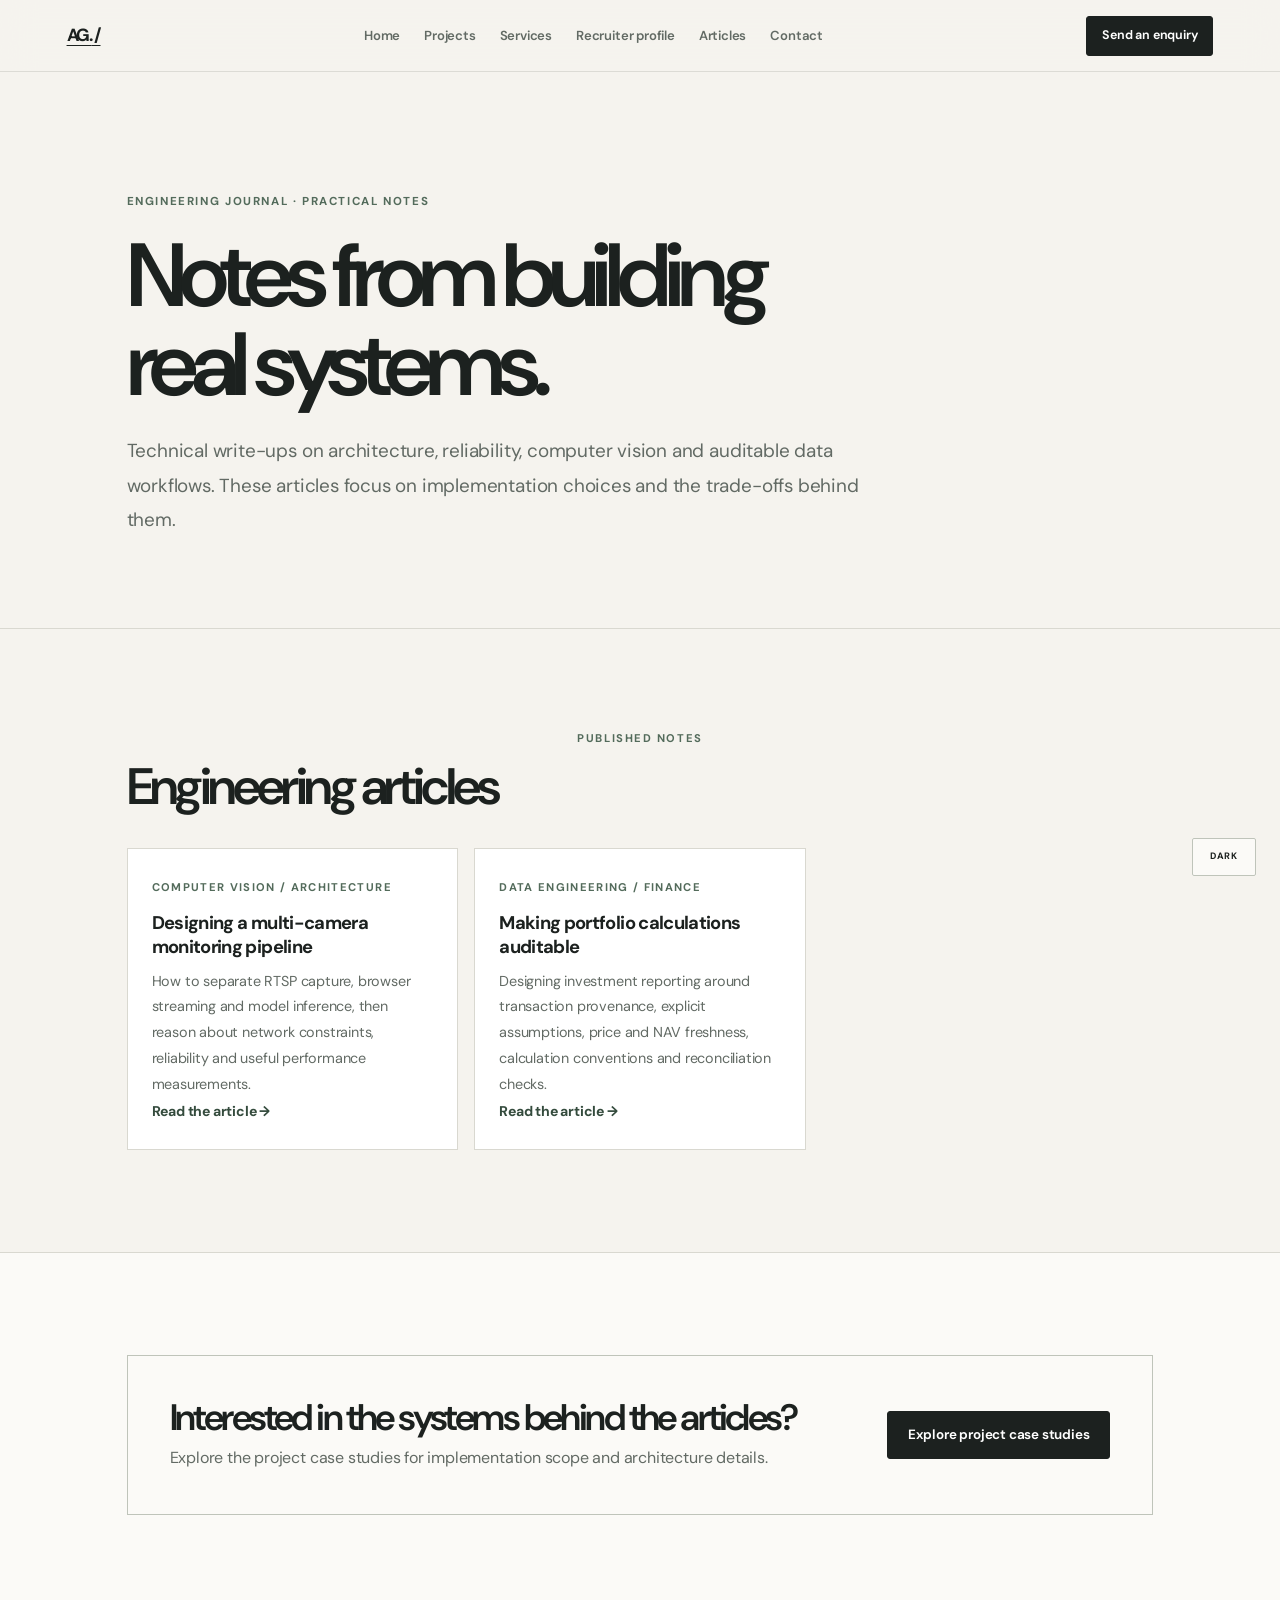
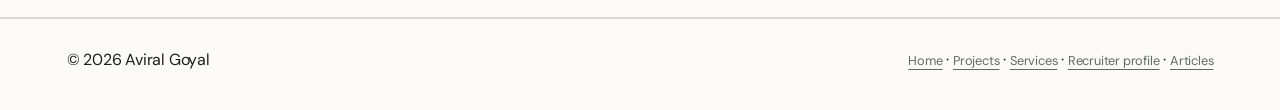
==== articles/index.html @ 55a0afe4 "Shorten homepage and consolidate portfolio pages" ====
<!DOCTYPE html>
<html lang="en">
<head>
<meta charset="UTF-8">
<script>
  window.dataLayer = window.dataLayer || [];
  function gtag(){window.dataLayer.push(arguments);}
  gtag('js', new Date());
</script>
<script async src="https://www.googletagmanager.com/gtm.js?id=GTM-TT9Q7MHF"></script>
<meta name="viewport" content="width=device-width, initial-scale=1">
<title>Engineering Articles | AI, Computer Vision &amp; Data Systems | Aviral Goyal</title>
<meta name="description" content="Read Aviral Goyal's engineering notes on industrial computer vision, multi-camera monitoring, portfolio data quality, financial calculations and system reliability.">
<meta name="author" content="Aviral Goyal">
<meta name="robots" content="index,follow">
<meta name="referrer" content="strict-origin-when-cross-origin">
<meta name="theme-color" content="#f5f3ee">
<link rel="canonical" href="https://aviral-goyal.netlify.app/articles/">
<meta property="og:type" content="website">
<meta property="og:site_name" content="Aviral Goyal">
<meta property="og:title" content="Engineering Articles | AI, Computer Vision &amp; Data Systems | Aviral Goyal">
<meta property="og:description" content="Read Aviral Goyal's engineering notes on industrial computer vision, multi-camera monitoring, portfolio data quality, financial calculations and system reliability.">
<meta property="og:url" content="https://aviral-goyal.netlify.app/articles/">
<meta property="og:image" content="https://aviral-goyal.netlify.app/og-image.jpg">
<meta property="og:image:width" content="1200">
<meta property="og:image:height" content="630">
<meta property="og:image:alt" content="Aviral Goyal developer portfolio">
<meta name="twitter:card" content="summary_large_image">
<meta name="twitter:title" content="Engineering Articles | AI, Computer Vision &amp; Data Systems | Aviral Goyal">
<meta name="twitter:description" content="Read Aviral Goyal's engineering notes on industrial computer vision, multi-camera monitoring, portfolio data quality, financial calculations and system reliability.">
<meta name="twitter:image" content="https://aviral-goyal.netlify.app/og-image.jpg">
<link rel="icon" type="image/svg+xml" href="/favicon.svg">
<link rel="preconnect" href="https://fonts.googleapis.com">
<link rel="preconnect" href="https://fonts.gstatic.com" crossorigin>
<link href="https://fonts.googleapis.com/css2?family=DM+Sans:wght@400;500;600;700&amp;family=Instrument+Serif:ital@0;1&amp;display=swap" rel="stylesheet">
<link rel="stylesheet" href="/portfolio-refresh.css">
<link rel="stylesheet" href="/editorial.css">
<link rel="stylesheet" href="/audience-pages.css">
</head>
<body>
<script>try { if (localStorage.getItem('theme') === 'dark') document.body.classList.add('dark'); } catch (e) {}</script>
<a class="skip-link" href="#main-content">Skip to content</a>
<nav class="audience-nav" aria-label="Primary navigation">
  <a class="nav-logo" href="/">AG.</a>
  <div class="audience-nav-links">
    <a href="/">Home</a>
    <a href="/projects/">Projects</a>
    <a href="/services/">Services</a>
    <a href="/resume/">Recruiter profile</a>
    <a href="/articles/">Articles</a>
    <a href="/contact/">Contact</a>
  </div>
  <a class="audience-nav-cta" href="/contact/" aria-current="page">Send an enquiry</a>
</nav>
<main id="main-content" class="audience-page">
  <header class="audience-hero">
    <div class="container">
      <div class="audience-hero-copy">
        <span class="audience-eyebrow">Engineering journal · Practical notes</span>
        <h1>Notes from building real systems.</h1>
        <p>Technical write-ups on architecture, reliability, computer vision and auditable data workflows. These articles focus on implementation choices and the trade-offs behind them.</p>
      </div>
    </div>
  </header>
  <section class="audience-section" aria-labelledby="articles-heading">
    <div class="container">
      <div class="section-tag">Published notes</div>
      <h2 id="articles-heading">Engineering articles</h2>
      <div class="audience-grid">
        <article class="audience-card">
          <span class="card-index">COMPUTER VISION / ARCHITECTURE</span>
          <h3>Designing a multi-camera monitoring pipeline</h3>
          <p>How to separate RTSP capture, browser streaming and model inference, then reason about network constraints, reliability and useful performance measurements.</p>
          <a class="text-link" href="/articles/multi-camera-monitoring">Read the article →</a>
        </article>
        <article class="audience-card">
          <span class="card-index">DATA ENGINEERING / FINANCE</span>
          <h3>Making portfolio calculations auditable</h3>
          <p>Designing investment reporting around transaction provenance, explicit assumptions, price and NAV freshness, calculation conventions and reconciliation checks.</p>
          <a class="text-link" href="/articles/auditable-portfolio-calculations">Read the article →</a>
        </article>
      </div>
    </div>
  </section>
  <section class="audience-section alt">
    <div class="container">
      <div class="audience-cta">
        <div><h2>Interested in the systems behind the articles?</h2><p>Explore the project case studies for implementation scope and architecture details.</p></div>
        <a class="btn-primary" href="/projects/">Explore project case studies</a>
      </div>
    </div>
  </section>
</main>
<footer class="audience-footer"><div class="audience-footer-inner">
<span>© 2026 Aviral Goyal</span>
<span><a href="/">Home</a> · <a href="/projects/">Projects</a> · <a href="/services/">Services</a> · <a href="/resume/">Recruiter profile</a> · <a href="/articles/">Articles</a></span>
</div></footer>
<button class="mode-toggle" id="modeToggle" type="button" aria-label="Switch to dark theme" aria-pressed="false">DARK</button>
<script>
const themeToggle=document.getElementById("modeToggle");
function syncThemeToggle(){
 const isDark=document.body.classList.contains("dark");
 themeToggle.textContent=isDark?"LIGHT":"DARK";
 themeToggle.setAttribute("aria-label",isDark?"Switch to light theme":"Switch to dark theme");
 themeToggle.setAttribute("aria-pressed",String(isDark));
}
themeToggle.addEventListener("click",()=>{
 document.body.classList.toggle("dark");
 try{localStorage.setItem("theme",document.body.classList.contains("dark")?"dark":"light")}catch(e){}
 syncThemeToggle();
});
syncThemeToggle();
</script>
</body>
</html>
---- portfolio-refresh.css ----
*,*::before,*::after {
  box-sizing:border-box;
  margin:0;
  padding:0
}
:root {
  --bg:#050810;
  --bg2:#080d1a;
  --bg3:#0d1428;
  --surface:#0f1830;
  --surface2:#121e38;
  --border:#1a2a50;
  --border2:#203060;
  --text:#e8eeff;
  --text2:#8a9bc8;
  --text3:#4a5a88;
  --blue:#3b82f6;
  --cyan:#06b6d4;
  --purple:#8b5cf6;
  --pink:#ec4899;
  --green:#10b981;
  --amber:#f59e0b;
  --glow-blue:rgba(59,130,246,0.15);
  --glow-cyan:rgba(6,182,212,0.12);
  --glow-purple:rgba(139,92,246,0.15);
}
html {
  scroll-behavior:smooth;
  font-size:16px
}
body {
  background:var(--bg);
  color:var(--text);
  font-family:"Cabinet Grotesk",sans-serif;
  overflow-x:hidden;
}
/* Nav */nav {
  position:fixed;
  top:0;
  left:0;
  right:0;
  z-index:100;
  padding:20px 5%;
  display:flex;
  align-items:center;
  justify-content:space-between;
  background:rgba(5,8,16,0.7);
  backdrop-filter:blur(20px);
  border-bottom:1px solid var(--border);
  transition:all .3s;
}
.nav-logo {
  font-family:"Syne",sans-serif;
  font-weight:800;
  font-size:1.4rem;
  background:linear-gradient(135deg,#3b82f6,#8b5cf6);
  -webkit-background-clip:text;
  -webkit-text-fill-color:transparent;
  letter-spacing:-.02em;
}
.nav-links {
  display:flex;
  gap:2rem;
  list-style:none
}
.nav-links a {
  color:var(--text2);
  text-decoration:none;
  font-size:.9rem;
  font-weight:500;
  letter-spacing:.02em;
  transition:color .2s;
}
.nav-links a:hover {
  color:var(--text)
}
.nav-cta {
  background:linear-gradient(135deg,#3b82f6,#8b5cf6);
  color:#fff;
  border:none;
  padding:8px 20px;
  border-radius:8px;
  font-family:"Cabinet Grotesk",sans-serif;
  font-size:.9rem;
  font-weight:700;
  transition:opacity .2s,transform .2s;
}
.nav-cta:hover {
  opacity:.9;
  transform:translateY(-1px)
}
/* Sections */section {
  position:relative;
  z-index:1
}
.container {
  max-width:1200px;
  margin:0 auto;
  padding:0 5%
}
/* Hero */#hero {
  min-height:100vh;
  display:flex;
  align-items:center;
  padding-top:80px;
  overflow:hidden;
}
.hero-grid {
  display:grid;
  grid-template-columns:1fr 1fr;
  gap:4rem;
  align-items:center
}
.hero-tag {
  display:inline-flex;
  align-items:center;
  gap:8px;
  background:rgba(59,130,246,0.1);
  border:1px solid rgba(59,130,246,0.3);
  border-radius:100px;
  padding:6px 16px;
  font-size:.8rem;
  color:#3b82f6;
  font-weight:600;
  letter-spacing:.05em;
  text-transform:uppercase;
  margin-bottom:1.5rem;
}
.hero-tag-dot {
  width:6px;
  height:6px;
  border-radius:50%;
  background:#3b82f6;
}
.hero-h1 {
  font-family:"Syne",sans-serif;
  font-size:clamp(2.2rem,4.5vw,3.8rem);
  font-weight:800;
  line-height:1.08;
  letter-spacing:-.03em;
  margin-bottom:1.5rem;
}
.hero-h1 .gradient-text {
  background:linear-gradient(135deg,#3b82f6 0%,#8b5cf6 50%,#06b6d4 100%);
  -webkit-background-clip:text;
  -webkit-text-fill-color:transparent;
}
.hero-sub {
  color:var(--text2);
  font-size:1.1rem;
  line-height:1.7;
  margin-bottom:2rem;
  max-width:480px
}
.type-wrap {
  font-family:"DM Mono",monospace;
  font-size:.95rem;
  color:var(--cyan);
  margin-bottom:2rem;
  height:1.5rem;
  overflow:hidden;
}
.hero-btns {
  display:flex;
  gap:1rem;
  flex-wrap:wrap;
  margin-bottom:2.5rem
}
.btn-primary {
  background:linear-gradient(135deg,#3b82f6,#8b5cf6);
  color:#fff;
  padding:12px 28px;
  border-radius:10px;
  font-weight:700;
  font-size:.95rem;
  text-decoration:none;
  transition:transform .2s,box-shadow .2s;
  box-shadow:0 0 30px rgba(59,130,246,0.3);
  display:inline-block;
}
.btn-primary:hover {
  transform:translateY(-2px);
  box-shadow:0 0 50px rgba(59,130,246,0.5)
}
.btn-secondary {
  background:rgba(255,255,255,0.05);
  border:1px solid var(--border2);
  color:var(--text);
  padding:12px 28px;
  border-radius:10px;
  font-weight:600;
  font-size:.95rem;
  text-decoration:none;
  transition:all .2s;
  display:inline-block;
}
.btn-secondary:hover {
  background:rgba(255,255,255,0.08);
  border-color:rgba(59,130,246,0.4)
}
.hero-socials {
  display:flex;
  gap:1rem
}
.social-link {
  width:42px;
  height:42px;
  border-radius:10px;
  background:rgba(255,255,255,0.04);
  border:1px solid var(--border);
  display:flex;
  align-items:center;
  justify-content:center;
  text-decoration:none;
  color:var(--text2);
  font-size:1.1rem;
  transition:all .2s;
}
.social-link:hover {
  background:rgba(59,130,246,0.1);
  border-color:rgba(59,130,246,0.4);
  color:#3b82f6;
  transform:translateY(-2px)
}
/* Hero visual */.hero-visual {
  position:relative;
  display:flex;
  align-items:center;
  justify-content:center
}
/* Stats */.stats-row {
  display:grid;
  grid-template-columns:repeat(4,1fr);
  gap:1px;
  border:1px solid var(--border);
  border-radius:16px;
  overflow:hidden;
  background:var(--border);
  margin-top:4rem;
}
.stat-card {
  background:var(--surface);
  padding:1.5rem;
  text-align:center;
}
.stat-num {
  font-family:"Syne",sans-serif;
  font-size:clamp(1rem,2.2vw,2rem);
  font-weight:800;
  overflow-wrap:anywhere;
  background:linear-gradient(135deg,#3b82f6,#8b5cf6);
  -webkit-background-clip:text;
  -webkit-text-fill-color:transparent;
}
.stat-label {
  color:var(--text3);
  font-size:.8rem;
  margin-top:.25rem;
  font-weight:500;
  letter-spacing:.05em;
  text-transform:uppercase
}
/* Section headers */.section-tag {
  font-family:"DM Mono",monospace;
  font-size:.75rem;
  color:var(--cyan);
  letter-spacing:.15em;
  text-transform:uppercase;
  margin-bottom:1rem;
}
.section-h2 {
  font-family:"Syne",sans-serif;
  font-size:clamp(1.8rem,3.5vw,2.8rem);
  font-weight:800;
  letter-spacing:-.03em;
  line-height:1.15;
  margin-bottom:1rem;
}
.section-sub {
  color:var(--text2);
  font-size:1rem;
  line-height:1.7;
  max-width:520px
}
/* About */#about {
  padding:6rem 0
}
.about-grid {
  display:grid;
  grid-template-columns:1fr 1fr;
  gap:4rem;
  align-items:start
}
.about-text p {
  color:var(--text2);
  line-height:1.8;
  margin-bottom:1rem;
  font-size:1rem
}
.about-highlights {
  margin-top:2rem;
  display:flex;
  flex-direction:column;
  gap:.75rem
}
.highlight-item {
  display:flex;
  align-items:center;
  gap:.75rem;
  font-size:.9rem;
  color:var(--text);
}
.highlight-dot {
  width:6px;
  height:6px;
  border-radius:50%;
  background:var(--cyan);
  flex-shrink:0
}
.tech-badges {
  display:flex;
  flex-wrap:wrap;
  gap:.5rem;
  margin-top:2rem
}
.badge {
  background:rgba(59,130,246,0.08);
  border:1px solid rgba(59,130,246,0.2);
  border-radius:8px;
  padding:6px 14px;
  font-size:.8rem;
  color:var(--blue);
  font-family:"DM Mono",monospace;
  font-weight:500;
  transition:all .2s;
}
.badge:hover {
  background:rgba(59,130,246,0.15);
  border-color:rgba(59,130,246,0.4)
}
/* Timeline */.timeline {
  position:relative;
  padding-left:2rem
}
.timeline::before {
  content:"";
  position:absolute;
  left:0;
  top:0;
  bottom:0;
  width:1px;
  background:linear-gradient(to bottom,transparent,var(--border2),transparent)
}
.tl-item {
  position:relative;
  padding:0 0 2rem 1.5rem
}
.tl-item::before {
  content:"";
  position:absolute;
  left:-5px;
  top:6px;
  width:10px;
  height:10px;
  border-radius:50%;
  background:var(--bg);
  border:2px solid var(--blue);
}
.tl-item.active::before {
  background:var(--blue);
  box-shadow:0 0 10px rgba(59,130,246,0.6)
}
.tl-year {
  font-family:"DM Mono",monospace;
  font-size:.75rem;
  color:var(--cyan);
  margin-bottom:.25rem
}
.tl-title {
  font-weight:700;
  font-size:.95rem;
  margin-bottom:.25rem
}
.tl-desc {
  color:var(--text2);
  font-size:.85rem;
  line-height:1.6
}
/* Skills */#skills {
  padding:6rem 0;
  background:linear-gradient(180deg,transparent,rgba(13,20,40,0.5),transparent)
}
.skills-grid {
  display:grid;
  grid-template-columns:repeat(2,1fr);
  gap:1.5rem;
  margin-top:3rem
}
.skill-card {
  background:var(--surface);
  border:1px solid var(--border);
  border-radius:16px;
  padding:1.5rem;
  transition:border-color .3s,transform .3s;
}
.skill-card:hover {
  border-color:rgba(59,130,246,0.3);
  transform:translateY(-4px)
}
.skill-card-header {
  display:flex;
  align-items:center;
  gap:.75rem;
  margin-bottom:1.5rem;
}
.skill-icon {
  width:40px;
  height:40px;
  border-radius:10px;
  display:flex;
  align-items:center;
  justify-content:center;
  font-size:1.2rem;
}
.skill-icon.blue {
  background:rgba(59,130,246,0.1)
}
.skill-icon.purple {
  background:rgba(139,92,246,0.1)
}
.skill-icon.cyan {
  background:rgba(6,182,212,0.1)
}
.skill-icon.green {
  background:rgba(16,185,129,0.1)
}
.skill-cat-title {
  font-weight:700;
  font-size:1rem
}
.skill-items {
  display:flex;
  flex-direction:column;
  gap:.75rem
}
.skill-item {
  display:flex;
  flex-direction:column;
  gap:.4rem
}
.skill-name-row {
  display:flex;
  justify-content:space-between;
  font-size:.85rem
}
.skill-name {
  font-weight:500
}
.skill-pct {
  color:var(--text3);
  font-family:"DM Mono",monospace;
  font-size:.75rem
}
.skill-bar {
  height:4px;
  background:rgba(255,255,255,0.06);
  border-radius:100px;
  overflow:hidden
}
.skill-fill {
  height:100%;
  border-radius:100px;
  width:0;
  transition:width 1.5s cubic-bezier(.4,0,.2,1)
}
.skill-fill.blue {
  background:linear-gradient(90deg,#3b82f6,#8b5cf6)
}
.skill-fill.cyan {
  background:linear-gradient(90deg,#06b6d4,#3b82f6)
}
.skill-fill.purple {
  background:linear-gradient(90deg,#8b5cf6,#ec4899)
}
.skill-fill.green {
  background:linear-gradient(90deg,#10b981,#06b6d4)
}
/* Projects */#projects {
  padding:6rem 0
}
.projects-header {
  display:flex;
  justify-content:space-between;
  align-items:flex-end;
  margin-bottom:3rem
}
.projects-grid {
  display:grid;
  grid-template-columns:repeat(3,1fr);
  gap:1.5rem
}
.project-card {
  background:var(--surface);
  border:1px solid var(--border);
  border-radius:16px;
  overflow:hidden;
  transition:border-color .3s,transform .3s;
  display:flex;
  flex-direction:column;
}
.project-card:hover {
  border-color:rgba(59,130,246,0.3);
  transform:translateY(-6px)
}
.project-card:hover .project-img {
  transform:scale(1.05)
}
.project-img-wrap {
  height:160px;
  overflow:hidden;
  position:relative
}
.project-img {
  width:100%;
  height:100%;
  transition:transform .5s;
  display:flex;
  align-items:center;
  justify-content:center;
  font-size:3rem;
}
.project-img.blue-bg {
  background:linear-gradient(135deg,rgba(59,130,246,0.15),rgba(139,92,246,0.1))
}
.project-img.cyan-bg {
  background:linear-gradient(135deg,rgba(6,182,212,0.15),rgba(59,130,246,0.1))
}
.project-img.purple-bg {
  background:linear-gradient(135deg,rgba(139,92,246,0.15),rgba(236,72,153,0.1))
}
.project-img.green-bg {
  background:linear-gradient(135deg,rgba(16,185,129,0.15),rgba(6,182,212,0.1))
}
.project-img.amber-bg {
  background:linear-gradient(135deg,rgba(245,158,11,0.15),rgba(16,185,129,0.1))
}
.project-body {
  padding:1.25rem;
  flex:1;
  display:flex;
  flex-direction:column
}
.project-title {
  font-weight:700;
  font-size:.95rem;
  margin-bottom:.5rem;
  line-height:1.3
}
.project-desc {
  color:var(--text2);
  font-size:.82rem;
  line-height:1.6;
  flex:1;
  margin-bottom:1rem
}
.project-tags {
  display:flex;
  flex-wrap:wrap;
  gap:.4rem;
  margin-bottom:1rem
}
.project-tag {
  background:rgba(59,130,246,0.08);
  border:1px solid rgba(59,130,246,0.15);
  border-radius:6px;
  padding:3px 10px;
  font-size:.72rem;
  color:var(--text2);
  font-family:"DM Mono",monospace;
}
.project-links {
  display:flex;
  gap:.5rem
}
.project-btn {
  flex:1;
  padding:7px;
  border-radius:8px;
  border:1px solid var(--border2);
  background:transparent;
  color:var(--text2);
  font-size:.78rem;
  font-weight:600;
  transition:all .2s;
  font-family:"Cabinet Grotesk",sans-serif;
}
.project-btn:hover {
  background:rgba(59,130,246,0.1);
  border-color:rgba(59,130,246,0.3);
  color:var(--blue)
}
/* Vision */#vision {
  padding:6rem 0;
  background:linear-gradient(180deg,transparent,rgba(59,130,246,0.03),transparent);
  overflow:hidden;
  position:relative;
}
.vision-grid {
  display:grid;
  grid-template-columns:repeat(3,1fr);
  gap:1.5rem;
  margin-top:3rem
}
.vision-card {
  background:var(--surface);
  border:1px solid var(--border);
  border-radius:16px;
  padding:1.5rem;
  transition:all .3s;
  position:relative;
  overflow:hidden;
}
.vision-card::before {
  content:"";
  position:absolute;
  top:0;
  left:0;
  right:0;
  height:2px;
  background:linear-gradient(90deg,transparent,var(--blue),transparent);
  opacity:0;
  transition:opacity .3s;
}
.vision-card:hover {
  border-color:rgba(59,130,246,0.3);
  transform:translateY(-4px)
}
.vision-card:hover::before {
  opacity:1
}
.vision-num {
  font-family:"Syne",sans-serif;
  font-size:3rem;
  font-weight:800;
  background:linear-gradient(135deg,rgba(59,130,246,0.2),rgba(139,92,246,0.1));
  -webkit-background-clip:text;
  -webkit-text-fill-color:transparent;
  margin-bottom:.5rem;
}
.vision-title {
  font-weight:700;
  font-size:1rem;
  margin-bottom:.5rem
}
.vision-text {
  color:var(--text2);
  font-size:.85rem;
  line-height:1.7
}
/* Contact */#contact {
  padding:6rem 0
}
.contact-grid {
  display:grid;
  grid-template-columns:1fr 1.5fr;
  gap:4rem;
  align-items:start;
  margin-top:3rem
}
.contact-info {
  display:flex;
  flex-direction:column;
  gap:1.5rem
}
.contact-card {
  background:var(--surface);
  border:1px solid var(--border);
  border-radius:14px;
  padding:1.25rem 1.5rem;
  display:flex;
  align-items:center;
  gap:1rem;
  transition:all .3s;
}
.contact-card:hover {
  border-color:rgba(59,130,246,0.3);
  transform:translateX(4px)
}
.contact-icon {
  width:44px;
  height:44px;
  border-radius:12px;
  display:flex;
  align-items:center;
  justify-content:center;
  font-size:1.2rem;
  background:rgba(59,130,246,0.08);
  flex-shrink:0;
}
.contact-label {
  font-size:.75rem;
  color:var(--text3);
  font-weight:600;
  letter-spacing:.05em;
  text-transform:uppercase;
  margin-bottom:.2rem
}
.contact-val {
  font-size:.9rem;
  font-weight:600;
  color:var(--text)
}
/* Contact form */.contact-form {
  background:var(--surface);
  border:1px solid var(--border);
  border-radius:20px;
  padding:2rem;
  backdrop-filter:blur(20px);
}
.form-row {
  display:grid;
  grid-template-columns:1fr 1fr;
  gap:1rem
}
.form-group {
  margin-bottom:1.25rem
}
.form-label {
  display:block;
  font-size:.8rem;
  font-weight:600;
  color:var(--text2);
  margin-bottom:.5rem;
  letter-spacing:.03em
}
.form-input,.form-textarea {
  width:100%;
  background:var(--bg2);
  border:1px solid var(--border);
  border-radius:10px;
  color:var(--text);
  font-size:.9rem;
  padding:.75rem 1rem;
  font-family:"Cabinet Grotesk",sans-serif;
  transition:border-color .2s,box-shadow .2s;
  outline:none;
  resize:none;
}
.form-input:focus,.form-textarea:focus {
  border-color:rgba(59,130,246,0.5);
  box-shadow:0 0 0 3px rgba(59,130,246,0.08);
}
.form-textarea {
  height:130px
}
.form-submit {
  width:100%;
  padding:14px;
  border-radius:12px;
  background:linear-gradient(135deg,#3b82f6,#8b5cf6);
  color:#fff;
  font-weight:700;
  font-size:1rem;
  border:none;
  font-family:"Cabinet Grotesk",sans-serif;
  transition:opacity .2s,transform .2s;
  box-shadow:0 0 30px rgba(59,130,246,0.3);
}
.form-submit:hover {
  opacity:.9;
  transform:translateY(-2px);
  box-shadow:0 0 50px rgba(59,130,246,0.5)
}
/* Footer */footer {
  border-top:1px solid var(--border);
  padding:2rem 5%;
  display:flex;
  align-items:center;
  justify-content:space-between;
  flex-wrap:wrap;
  gap:1rem;
}
.footer-logo {
  font-family:"Syne",sans-serif;
  font-weight:800;
  font-size:1.2rem;
  background:linear-gradient(135deg,#3b82f6,#8b5cf6);
  -webkit-background-clip:text;
  -webkit-text-fill-color:transparent;
}
.footer-links {
  display:flex;
  gap:1.5rem
}
.footer-links a {
  color:var(--text3);
  font-size:.85rem;
  text-decoration:none;
  transition:color .2s
}
.footer-links a:hover {
  color:var(--text2)
}
.footer-copy {
  color:var(--text3);
  font-size:.8rem
}
/* Mode toggle */.mode-toggle {
  position:fixed;
  bottom:2rem;
  right:2rem;
  z-index:100;
  width:44px;
  height:44px;
  border-radius:12px;
  background:var(--surface);
  border:1px solid var(--border2);
  display:flex;
  align-items:center;
  justify-content:center;
  font-size:1.2rem;
  transition:all .2s;
}
.mode-toggle:hover {
  border-color:rgba(59,130,246,0.4);
  background:rgba(59,130,246,0.1)
}
/* Animations *//* Dark/light toggle */body.light {
  --bg:#f5f7ff;
  --bg2:#eef0f8;
  --bg3:#e8ecf4;
  --surface:#fff;
  --surface2:#f0f3fc;
  --border:#d8dff0;
  --border2:#c5cee0;
  --text:#0d1428;
  --text2:#4a5a88;
  --text3:#8a9bc8;
}
/* Responsive */@media(max-width:900px)  {
  .hero-grid,.about-grid,.contact-grid {
    grid-template-columns:1fr
  }
  .engagement-grid {
    grid-template-columns:1fr
  }
  .menu-toggle {
    display:flex
  }
  nav {
    gap:.75rem
  }
  .nav-cta {
    margin-left:auto
  }
  .nav-links {
    display:none;
    position:absolute;
    top:100%;
    left:0;
    right:0;
    padding:1rem 5%;
    background:rgba(5,8,16,.97);
    border-bottom:1px solid var(--border);
    flex-direction:column;
    gap:1rem
  }
  .nav-links.is-open {
    display:flex
  }
  .hero-visual {
    display:flex;
    justify-content:center;
    margin-top:30px;
  }
  .projects-grid {
    grid-template-columns:repeat(2,1fr)
  }
  .skills-grid,.vision-grid {
    grid-template-columns:1fr
  }
  .form-row {
    grid-template-columns:1fr
  }
  .stats-row {
    grid-template-columns:repeat(2,1fr)
  }
  .nav-links {
    display:none
  }
}
@media(max-width:600px)  {
  .projects-grid {
    grid-template-columns:1fr
  }
  .stats-row {
    grid-template-columns:repeat(2,1fr)
  }
  .hero-btns {
    flex-direction:column
  }
  .btn-primary,.btn-secondary {
    text-align:center
  }
  nav {
    padding:14px 4%!important
  }
  .nav-logo {
    font-size:1.15rem
  }
  .nav-cta {
    padding:8px 10px;
    font-size:.78rem
  }
  .menu-toggle {
    padding:8px
  }
  .contact-form {
    padding:1.2rem
  }
  .projects-header {
    align-items:flex-start;
    gap:1rem;
    flex-direction:column
  }
  .projects-header p {
    text-align:left!important
  }
}
/* Skip link for keyboard users */.skip-link {
  position:fixed;
  left:1rem;
  top:-5rem;
  z-index:10000;
  padding:.75rem 1rem;
  background:var(--surface);
  color:var(--text);
  border:1px solid var(--border2);
  border-radius:8px
}
.skip-link:focus {
  top:1rem
}
.menu-toggle {
  display:none;
  background:transparent;
  border:1px solid var(--border2);
  border-radius:8px;
  padding:9px;
  gap:4px;
  flex-direction:column;
  cursor:pointer
}
.menu-toggle span {
  display:block;
  width:20px;
  height:2px;
  background:var(--text);
  border-radius:2px
}
.engagement-heading {
  margin-top:4rem;
  max-width:700px
}
.engagement-title {
  font-family:"Syne",sans-serif;
  font-size:clamp(1.4rem,2.5vw,2rem);
  margin-bottom:.75rem
}
.engagement-grid {
  display:grid;
  grid-template-columns:repeat(3,minmax(0,1fr));
  gap:1rem;
  margin-top:1.5rem
}
.engagement-card {
  background:var(--surface);
  border:1px solid var(--border);
  border-radius:14px;
  padding:1.4rem;
  display:flex;
  flex-direction:column;
  align-items:flex-start;
  min-width:0
}
.engagement-kicker {
  font-family:"DM Mono",monospace;
  font-size:.72rem;
  color:var(--cyan);
  letter-spacing:.1em;
  margin-bottom:.8rem
}
.engagement-card h4 {
  font-size:1.05rem;
  margin-bottom:.65rem
}
.engagement-card p {
  color:var(--text2);
  font-size:.88rem;
  line-height:1.7;
  margin-bottom:1.1rem
}
.text-link {
  margin-top:auto;
  color:var(--cyan);
  text-decoration:none;
  font-size:.85rem;
  font-weight:700
}
.text-link:hover {
  text-decoration:underline
}
.form-privacy-note,.form-fallback {
  color:var(--text3);
  font-size:.78rem;
  line-height:1.6;
  margin:.75rem 0
}
.form-fallback a {
  color:var(--cyan)
}
/* Scrollbar */::-webkit-scrollbar {
  width:4px
}
::-webkit-scrollbar-track {
  background:var(--bg)
}
::-webkit-scrollbar-thumb {
  background:var(--border2);
  border-radius:10px
}
::-webkit-scrollbar-thumb:hover {
  background:rgba(59,130,246,0.5)
}
/* Selection */::selection {
  background:rgba(59,130,246,0.3);
  color:#fff
}
/* Accessible keyboard focus */a:focus-visible,button:focus-visible,input:focus-visible,textarea:focus-visible {
  outline:2px solid var(--cyan);
  outline-offset:3px
}
/* Do not hide the native pointer on touch devices */@media (hover:none),(pointer:coarse)  {
  body,a,button,.project-card,.skill-card {
    cursor:auto!important
  }
}
/* Respect operating-system motion preferences */@media (prefers-reduced-motion:reduce)  {
  html {
    scroll-behavior:auto
  }
  *,*::before,*::after {
    transition-duration:.01ms!important;
    scroll-behavior:auto!important
  }
}
/* Premium portfolio refresh — restrained surfaces,clearer hierarchy,accessible defaults */:root {
  --bg:#080a0f;
  --bg2:#0c1018;
  --bg3:#111722;
  --surface:#10151f;
  --surface2:#151c28;
  --border:#252d3b;
  --border2:#364154;
  --text:#f3f5f8;
  --text2:#a7b0bf;
  --text3:#7a8698;
  --blue:#9bbcff;
  --cyan:#9edbd7;
  --purple:#b5a4ef;
  --pink:#d7a4bf;
  --green:#91d6b8;
  --amber:#e8c58b;
  --glow-blue:rgba(155,188,255,.08);
  --glow-cyan:rgba(158,219,215,.06);
  --glow-purple:rgba(181,164,239,.07);
}
html {
  scroll-padding-top:88px
}
body {
  background:var(--bg);
  font-family:Inter,ui-sans-serif,system-ui,-apple-system,BlinkMacSystemFont,"Segoe UI",sans-serif;
  cursor:auto
}
a,button,.project-card,.skill-card,.mode-toggle,.nav-cta,.form-submit {
  cursor:pointer!important
}
a {
  transition:color .2s ease
}
a:focus-visible,button:focus-visible,input:focus-visible,textarea:focus-visible,select:focus-visible {
  outline:2px solid var(--cyan);
  outline-offset:4px
}
nav {
  padding:18px 5%;
  background:rgba(8,10,15,.88);
  backdrop-filter:blur(18px);
  border-bottom:1px solid rgba(167,176,191,.12)
}
.nav-logo,.footer-logo {
  background:none;
  -webkit-text-fill-color:var(--text);
  color:var(--text);
  letter-spacing:-.06em
}
.nav-links {
  gap:clamp(1rem,2.2vw,2rem)
}
.nav-links a {
  font-size:.88rem;
  color:#a7b0bf
}
.nav-links a:hover,.footer-links a:hover {
  color:#fff
}
.nav-cta,.btn-primary,.form-submit {
  background:var(--text);
  color:#0a0d12;
  border:1px solid var(--text);
  box-shadow:none;
  border-radius:999px;
  font-weight:700
}
.nav-cta {
  padding:10px 19px
}
.btn-primary {
  padding:14px 24px
}
.btn-primary:hover,.form-submit:hover,.nav-cta:hover {
  background:#dce5f2;
  border-color:#dce5f2;
  box-shadow:none;
  transform:translateY(-2px)
}
.btn-secondary {
  background:transparent;
  border:1px solid #3a4556;
  border-radius:999px;
  padding:13px 23px
}
.btn-secondary:hover {
  background:rgba(255,255,255,.055);
  border-color:#8c9bb0
}
#hero {
  min-height:auto;
  padding:154px 0 82px;
  background:radial-gradient(ellipse at 80% 22%,rgba(114,133,167,.11),transparent 34%)
}
.hero-grid {
  grid-template-columns:minmax(0,1.15fr) minmax(300px,.85fr);
  gap:clamp(2rem,6vw,6rem)
}
.hero-tag {
  background:rgba(158,219,215,.07);
  border:1px solid rgba(158,219,215,.2);
  color:var(--cyan);
  font-size:.72rem;
  letter-spacing:.1em;
  padding:8px 14px
}
.hero-tag-dot {
  background:var(--cyan);
}
.hero-h1 {
  font-size:clamp(2.7rem,5.2vw,5.2rem);
  line-height:1.01;
  letter-spacing:-.065em;
  font-weight:700;
  margin-bottom:1.35rem
}
.hero-h1 .gradient-text {
  background:linear-gradient(115deg,#f3f5f8 10%,#b7c5dc 55%,#9edbd7 100%);
  -webkit-background-clip:text;
  -webkit-text-fill-color:transparent
}
.type-wrap {
  color:var(--cyan);
  font-size:.86rem;
  letter-spacing:.015em
}
.hero-sub {
  max-width:540px;
  color:#a7b0bf;
  font-size:clamp(1rem,1.2vw,1.13rem);
  line-height:1.85
}
.hero-btns {
  gap:.75rem
}
.hero-socials {
  gap:.6rem
}
.social-link {
  border-radius:50%;
  background:transparent;
  color:#b6c0cf;
  border-color:#343d4b
}
.social-link:hover {
  background:#151c28;
  border-color:#8496ae;
  color:#fff;
  transform:translateY(-2px)
}
.stats-row {
  gap:0;
  border:1px solid var(--border);
  border-radius:18px;
  background:rgba(16,21,31,.7);
  overflow:hidden;
  margin-top:4rem
}
.stat-card {
  padding:1.35rem 1.1rem;
  background:transparent;
  border:0;
  border-right:1px solid var(--border);
  border-radius:0
}
.stat-card:last-child {
  border-right:0
}
.stat-num {
  font-size:1.05rem;
  letter-spacing:-.025em;
  color:var(--text)
}
.stat-label {
  color:var(--text3);
  font-size:.76rem
}
section:not(#hero) {
  padding:clamp(4.5rem,8vw,7.5rem) 0
}
.section-tag {
  color:var(--cyan);
  letter-spacing:.16em;
  font-size:.7rem
}
.section-h2 {
  font-size:clamp(2rem,4vw,3.4rem);
  line-height:1.08;
  letter-spacing:-.055em;
  font-weight:700;
  max-width:760px
}
.section-sub,.section-desc {
  color:var(--text2)
}
.skill-card,.service-card,.engagement-card,.vision-card,.contact-card,.contact-form,.project-card {
  background:linear-gradient(145deg,rgba(18,24,35,.96),rgba(13,17,25,.96));
  border:1px solid var(--border);
  box-shadow:none;
  border-radius:18px;
}
.skill-card,.service-card,.engagement-card,.vision-card {
  padding:1.5rem
}
.skill-card:hover,.service-card:hover,.engagement-card:hover,.vision-card:hover {
  border-color:#475466;
  transform:translateY(-3px);
  box-shadow:0 18px 45px rgba(0,0,0,.18)
}
.skill-name,.service-title,.vision-title {
  color:var(--text)
}
.skill-desc,.service-desc,.vision-text {
  color:var(--text2)
}
.skill-fill {
  background:linear-gradient(90deg,#a5b9d5,#9edbd7);
  box-shadow:none
}
.projects-header {
  margin-bottom:2rem
}
.projects-grid {
  grid-template-columns:repeat(2,minmax(0,1fr));
  gap:1.15rem
}
.project-card {
  overflow:hidden;
  transition:transform .25s ease,border-color .25s ease,background .25s ease
}
.project-card:hover {
  transform:translateY(-5px);
  border-color:#4b596c;
  box-shadow:0 20px 55px rgba(0,0,0,.25)
}
.project-img-wrap {
  height:190px;
  background:#0d121a;
  overflow:hidden;
  border-bottom:1px solid var(--border)
}
.project-img {
  height:100%;
  display:flex;
  align-items:center;
  justify-content:center;
  font-size:3rem;
  position:relative;
  isolation:isolate
}
.project-img::before {
  content:"";
  position:absolute;
  inset:0;
  z-index:-1;
  opacity:.85;
  background:radial-gradient(ellipse at 75% 20%,rgba(158,219,215,.12),transparent 42%),linear-gradient(145deg,#151e2b,#0c1017)
}
.project-img::after {
  content:"";
  position:absolute;
  inset:18px;
  border:1px solid rgba(180,195,216,.13);
  border-radius:10px;
  pointer-events:none
}
.project-img.blue-bg,.project-img.green-bg,.project-img.purple-bg,.project-img.cyan-bg,.project-img.amber-bg {
  background:transparent
}
.project-body {
  padding:1.5rem
}
.project-title {
  font-size:1.16rem;
  line-height:1.35;
  letter-spacing:-.025em;
  color:var(--text);
  margin-bottom:.65rem
}
.project-desc {
  font-size:.9rem;
  line-height:1.75;
  color:var(--text2)
}
.project-tag {
  background:#171e29;
  color:#b9c3d2;
  border:1px solid #2b3544;
  border-radius:999px;
  font-size:.7rem;
  padding:5px 9px
}
.project-btn {
  background:transparent!important;
  border:1px solid #394556!important;
  color:#e6ebf2!important;
  border-radius:999px!important;
  padding:9px 15px!important
}
.project-btn:hover {
  background:#1a2330!important;
  border-color:#697b92!important
}
.contact-grid {
  gap:clamp(2rem,5vw,4rem)
}
.contact-card {
  padding:1.1rem 1.25rem
}
.contact-card:hover {
  border-color:#526075;
  transform:translateY(-2px)
}
.contact-icon {
  background:#1a2330;
  color:var(--cyan);
  border-radius:50%
}
.contact-form {
  padding:clamp(1.25rem,3vw,2rem)
}
.form-input,.form-textarea {
  background:#0a0e15;
  border-color:#303a49;
  border-radius:10px;
  color:var(--text);
  min-height:46px
}
.form-input:focus,.form-textarea:focus {
  border-color:#91b7d4;
  box-shadow:0 0 0 3px rgba(145,183,212,.12)
}
.form-submit {
  margin-top:.3rem;
  padding:14px 20px
}
.form-privacy-note,.form-fallback {
  color:#929dad
}
footer {
  border-top:1px solid var(--border);
  background:#080a0f
}
.mode-toggle {
  bottom:1.5rem;
  right:1.5rem;
  background:#141a24;
  border-color:#3a4555;
  border-radius:50%;
  box-shadow:0 8px 24px rgba(0,0,0,.25);
  cursor:pointer!important
}
body.light {
  --bg:#f4f5f7;
  --bg2:#eef0f3;
  --bg3:#e5e8ed;
  --surface:#fff;
  --surface2:#f7f8fa;
  --border:#d8dde5;
  --border2:#c5ccd7;
  --text:#151922;
  --text2:#505b6b;
  --text3:#6f7b8c;
  --blue:#315d91;
  --cyan:#236d6b;
  --purple:#6e5a9e
}
body.light #hero {
  background:radial-gradient(ellipse at 80% 22%,rgba(49,93,145,.1),transparent 34%)
}
body.light nav {
  background:rgba(244,245,247,.9)
}
body.light .nav-links a {
  color:#505b6b
}
body.light .hero-h1 .gradient-text {
  background:linear-gradient(115deg,#151922,#315d91 55%,#236d6b);
  -webkit-background-clip:text;
  -webkit-text-fill-color:transparent
}
body.light .project-img-wrap {
  background:#e8ebf0
}
body.light .project-img::before {
  background:radial-gradient(ellipse at 75% 20%,rgba(35,109,107,.12),transparent 42%),linear-gradient(145deg,#fff,#e9edf2)
}
body.light .project-tag {
  background:#f1f3f6;
  color:#4b5665;
  border-color:#dce1e8
}
body.light .form-input,body.light .form-textarea {
  background:#fff
}
body.light .mode-toggle {
  background:#fff
}
@media(max-width:900px)  {
  #hero {
    padding-top:130px
  }
  .hero-grid {
    grid-template-columns:1fr;
    gap:2.5rem
  }
  .hero-visual {
    grid-row:1;
    margin:0 auto
  }
  .hero-grid>div:first-child {
    grid-row:2
  }
  .stats-row {
    margin-top:2.5rem
  }
  .nav-links {
    background:rgba(8,10,15,.98);
    border-color:var(--border)
  }
  body.light .nav-links {
    background:rgba(244,245,247,.98)
  }
}
@media(max-width:640px)  {
  nav {
    padding:12px 4%!important
  }
  #hero {
    padding:108px 0 48px
  }
  .hero-h1 {
    font-size:clamp(2.5rem,12vw,4rem)
  }
  .hero-sub {
    font-size:1rem
  }
  .hero-btns {
    align-items:stretch
  }
  .btn-primary,.btn-secondary {
    text-align:center
  }
  .hero-socials {
    justify-content:center
  }
  .stats-row {
    grid-template-columns:repeat(2,minmax(0,1fr));
    border-radius:14px
  }
  .stat-card {
    border-right:1px solid var(--border);
    border-bottom:1px solid var(--border);
    padding:1rem .65rem
  }
  .stat-card:nth-child(2n) {
    border-right:0
  }
  .stat-card:nth-last-child(-n/**/+2) {
    border-bottom:0
  }
  .projects-grid {
    grid-template-columns:1fr
  }
  .project-img-wrap {
    height:170px
  }
  .projects-header {
    align-items:flex-start
  }
  .contact-form {
    padding:1.1rem
  }
  .footer-links {
    flex-wrap:wrap;
    gap:.8rem 1rem
  }
  .mode-toggle {
    width:42px;
    height:42px;
    right:1rem;
    bottom:1rem
  }
}
/* ---- Light theme repair -------------------------------------------------
   The premium dark refresh hard-codes dark card,button and footer colours,while
   body.light only swaps the text variables,which left dark text on dark cards. */body.light {
  --text3:#5b6676
}
body.light #skills {
  background:linear-gradient(180deg,transparent,rgba(21,25,34,.035),transparent)
}
body.light .skill-card,body.light .service-card,body.light .engagement-card,body.light .vision-card,body.light .contact-card,body.light .contact-form,body.light .project-card {
  background:#fff;
  border-color:var(--border)
}
body.light .skill-card:hover,body.light .service-card:hover,body.light .engagement-card:hover,body.light .vision-card:hover,body.light .project-card:hover,body.light .contact-card:hover {
  border-color:var(--border2);
  box-shadow:0 18px 45px rgba(21,25,34,.08)
}
body.light .stats-row {
  background:rgba(255,255,255,.8)
}
body.light .hero-sub {
  color:var(--text2)
}
body.light .nav-links a:hover,body.light .footer-links a:hover {
  color:var(--text)
}
body.light .nav-cta,body.light .btn-primary,body.light .form-submit {
  background:#151922;
  color:#fff;
  border-color:#151922
}
body.light .nav-cta:hover,body.light .btn-primary:hover,body.light .form-submit:hover {
  background:#2a3140;
  border-color:#2a3140
}
body.light .btn-secondary {
  border-color:#b9c1cd;
  color:var(--text)
}
body.light .btn-secondary:hover {
  background:rgba(21,25,34,.05);
  border-color:#7d8a9c
}
body.light .project-btn {
  color:#151922!important;
  border-color:#c5ccd7!important
}
body.light .project-btn:hover {
  background:#eef0f3!important;
  border-color:#8c9bb0!important
}
body.light .social-link {
  color:#4b5665;
  border-color:#c5ccd7
}
body.light .social-link:hover {
  background:#fff;
  border-color:#7d8a9c;
  color:#151922
}
body.light .contact-icon {
  background:#e8ebf0
}
body.light footer {
  background:var(--bg2)
}
body.light .form-privacy-note,body.light .form-fallback {
  color:var(--text2)
}
/* ---- Hero image served as WebP with a JPG fallback ---- */.hero-visual picture {
  display:contents
}
/* ---- Skills: proficiency tiers instead of percentage bars ---- */.skill-tier {
  flex:none;
  font-family:"DM Mono",ui-monospace,monospace;
  font-size:.68rem;
  font-weight:500;
  letter-spacing:.08em;
  text-transform:uppercase;
  line-height:1;
  padding:5px 10px;
  border-radius:999px;
  border:1px solid var(--border2);
  color:var(--text2);
  white-space:nowrap
}
.skill-tier[data-level="3"] {
  color:var(--cyan);
  border-color:var(--cyan)
}
.skill-tier[data-level="2"] {
  color:var(--text);
  border-color:var(--text3)
}
.skill-name-row {
  align-items:center;
  gap:.75rem
}
.skill-legend {
  margin:1rem auto 0;
  max-width:640px;
  color:var(--text3);
  font-size:.8rem;
  line-height:1.7;
  text-align:center
}
.skill-used {
  margin-top:1.1rem;
  padding-top:.9rem;
  border-top:1px solid var(--border);
  color:var(--text3);
  font-size:.8rem;
  line-height:1.7
}
.skill-used a {
  color:var(--cyan);
  text-decoration:none;
  font-weight:600
}
.skill-used a:hover {
  text-decoration:underline
}
/* ---- Projects: filters and groups ---- */.project-filters {
  display:flex;
  flex-wrap:wrap;
  gap:.5rem;
  margin:0 0 1.75rem
}
.filter-btn {
  font-family:inherit;
  font-size:.82rem;
  font-weight:600;
  line-height:1;
  padding:10px 16px;
  border-radius:999px;
  border:1px solid var(--border2);
  background:transparent;
  color:var(--text2);
  transition:color .2s,border-color .2s,background .2s
}
.filter-btn:hover {
  color:var(--text);
  border-color:var(--text3)
}
.filter-btn[aria-pressed="true"] {
  background:var(--text);
  border-color:var(--text);
  color:var(--bg)
}
.projects-subhead {
  font-size:1.1rem;
  font-weight:700;
  letter-spacing:-.02em;
  color:var(--text);
  margin:0 0 1rem
}
.projects-subnote {
  color:var(--text2);
  font-size:.9rem;
  line-height:1.7;
  margin:-.45rem 0 1.1rem;
  max-width:620px
}
.projects-grid + .projects-subhead {
  margin-top:3.2rem
}
@media(min-width:1024px)  {
  .projects-grid[data-group="featured"] {
    grid-template-columns:repeat(3,minmax(0,1fr))
  }
}
@media(min-width:641px) and (max-width:1023px)  {
  .projects-grid[data-group="featured"] .project-card:last-child:nth-child(odd) {
    grid-column:1/-1
  }
}
.project-card[hidden],.projects-grid[hidden],.projects-subhead[hidden],.projects-subnote[hidden] {
  display:none!important
}
/* ---- Navigation: current section ---- */.nav-links a.is-active,body.light .nav-links a.is-active {
  color:var(--text)
}
/* ---- FAQ ---- */.faq {
  margin-top:4rem;
  max-width:820px
}
.faq .engagement-heading {
  margin-top:0
}
.faq-item {
  border:1px solid var(--border);
  border-radius:14px;
  background:var(--surface);
  margin-top:.7rem
}
.faq-item summary {
  display:flex;
  justify-content:space-between;
  align-items:center;
  gap:1rem;
  cursor:pointer;
  list-style:none;
  padding:1rem 1.25rem;
  font-weight:700;
  color:var(--text);
  border-radius:14px
}
.faq-item summary::-webkit-details-marker {
  display:none
}
.faq-item summary::after {
  content:"+";
  color:var(--cyan);
  font-weight:700;
  font-size:1.2rem;
  line-height:1
}
.faq-item[open] summary::after {
  content:"−"
}
.faq-item p {
  padding:0 1.25rem 1.1rem;
  color:var(--text2);
  font-size:.92rem;
  line-height:1.75
}
.faq-item summary:focus-visible {
  outline:2px solid var(--cyan);
  outline-offset:3px
}
/* Professional refresh overrides,retained in source order. *//* Portfolio professional refresh: accessible,content-first,low-motion. */:root {
  --bg:#080a0f;
  --bg2:#0c1018;
  --surface:#10151f;
  --surface2:#151c28;
  --border:#252d3b;
  --border2:#364154;
  --text:#f3f5f8;
  --text2:#a7b0bf;
  --text3:#7a8698;
  --blue:#9bbcff;
  --cyan:#9edbd7
}
html {
  scroll-padding-top:88px
}
body {
  cursor:auto!important;
  background:var(--bg);
  font-family:Inter,ui-sans-serif,system-ui,-apple-system,BlinkMacSystemFont,"Segoe UI",sans-serif
}
a,button,.project-card,.skill-card,.nav-cta,.form-submit,.mode-toggle {
  cursor:pointer!important
}
.hero-tag-dot {
}
.nav-logo,.footer-logo {
  background:none;
  -webkit-text-fill-color:var(--text);
  color:var(--text);
  letter-spacing:-.05em
}
.nav-cta,.btn-primary,.form-submit {
  background:var(--text);
  color:#0a0d12;
  border:1px solid var(--text);
  box-shadow:none;
  border-radius:999px
}
.nav-cta:hover,.btn-primary:hover,.form-submit:hover {
  background:#dce5f2;
  border-color:#dce5f2;
  transform:translateY(-1px);
  box-shadow:none
}
.btn-secondary {
  background:transparent;
  border:1px solid #3a4556;
  border-radius:999px
}
#hero {
  min-height:auto;
  padding:150px 0 76px;
  background:radial-gradient(ellipse at 80% 22%,rgba(114,133,167,.1),transparent 34%)
}
.hero-h1 {
  font-weight:700;
  letter-spacing:-.06em
}
.hero-h1 .gradient-text {
  background:linear-gradient(115deg,#f3f5f8 10%,#b7c5dc 55%,#9edbd7 100%);
  -webkit-background-clip:text;
  -webkit-text-fill-color:transparent
}
.stats-row {
  background:var(--surface);
  border-color:var(--border)
}
.stat-card {
  background:transparent;
  border-right:1px solid var(--border)
}
.stat-num {
  background:none;
  -webkit-text-fill-color:var(--text);
  color:var(--text);
  font-size:1.05rem
}
section:not(#hero) {
  padding:clamp(4rem,7vw,6.5rem) 0
}
.section-h2 {
  font-weight:700;
  letter-spacing:-.05em
}
.skill-card,.engagement-card,.vision-card,.contact-card,.contact-form,.project-card,.faq-item,.note-card,.architecture-panel,.exploring-panel {
  background:var(--surface);
  border:1px solid var(--border);
  box-shadow:none;
  border-radius:16px
}
.skill-card:hover,.engagement-card:hover,.vision-card:hover,.project-card:hover,.contact-card:hover {
  transform:translateY(-2px);
  box-shadow:none;
  border-color:var(--border2)
}
.project-card {
  cursor:auto
}
.project-img-wrap {
  background:#0d121a;
  border-bottom:1px solid var(--border)
}
.project-img::before {
  background:linear-gradient(145deg,#151e2b,#0c1017)
}
.project-tag {
  background:#171e29;
  color:#b9c3d2;
  border-color:#2b3544;
  border-radius:999px
}
.project-btn {
  cursor:pointer!important;
  border-radius:999px!important
}
.contact-card {
  transform:none
}
.architecture-tabs {
  display:flex;
  flex-wrap:wrap;
  gap:.55rem;
  margin:1.7rem 0 1rem
}
.architecture-tab {
  font-family:inherit;
  font-size:.85rem;
  font-weight:600;
  line-height:1.2;
  padding:10px 15px;
  background:transparent;
  color:var(--text2);
  border:1px solid var(--border2);
  border-radius:999px
}
.architecture-tab[aria-pressed=true] {
  background:var(--text);
  color:var(--bg);
  border-color:var(--text)
}
.architecture-panel {
  padding:clamp(1.1rem,2.6vw,1.8rem);
  margin-top:1rem
}
.architecture-title-row {
  display:flex;
  align-items:flex-start;
  justify-content:space-between;
  gap:1rem;
  margin-bottom:1.2rem
}
.architecture-title-row h3,.exploring-panel h3 {
  font-size:1.2rem;
  letter-spacing:-.025em;
  margin:.35rem 0
}
.architecture-kicker,.note-meta {
  font:600 .7rem/1.4 ui-monospace,SFMono-Regular,Consolas,monospace;
  letter-spacing:.12em;
  text-transform:uppercase;
  color:var(--cyan)
}
.architecture-flow {
  display:flex;
  align-items:stretch;
  gap:.5rem;
  overflow-x:auto;
  padding:.3rem .1rem 1rem
}
.architecture-node {
  min-width:125px;
  flex:1;
  display:flex;
  flex-direction:column;
  gap:.45rem;
  padding:1rem .85rem;
  border:1px solid var(--border2);
  background:var(--bg2);
  border-radius:12px
}
.architecture-node strong {
  font-size:.9rem;
  color:var(--text)
}
.architecture-node span:last-child {
  font-size:.77rem;
  color:var(--text2)
}
.node-step {
  font:600 .68rem ui-monospace,monospace;
  color:var(--cyan)
}
.flow-arrow {
  align-self:center;
  color:var(--text3);
  font-size:1.1rem
}
.architecture-note {
  border-top:1px solid var(--border);
  padding-top:1rem;
  margin-top:.3rem;
  color:var(--text2);
  font-size:.88rem;
  line-height:1.75
}
.notes-grid {
  display:grid;
  grid-template-columns:repeat(2,minmax(0,1fr));
  gap:1rem;
  margin-top:2rem
}
.note-card {
  padding:1.45rem;
  display:flex;
  flex-direction:column;
  align-items:flex-start
}
.note-card h3 {
  font-size:1.12rem;
  line-height:1.35;
  margin:.75rem 0
}
.note-card p,.exploring-panel p,.feedback-copy p {
  color:var(--text2);
  font-size:.92rem;
  line-height:1.75
}
.note-card .text-link {
  margin-top:auto;
  padding-top:1rem
}
.exploring-panel {
  display:flex;
  align-items:center;
  justify-content:space-between;
  gap:1.5rem;
  padding:1.5rem;
  margin-top:1.2rem
}
.exploring-panel p {
  max-width:650px
}
.feedback-layout {
  display:grid;
  grid-template-columns:1fr 1fr;
  gap:clamp(1.5rem,5vw,4rem);
  align-items:start
}
.feedback-copy {
  border-left:2px solid var(--border2);
  padding-left:1.3rem
}
.feedback-copy p+p {
  margin-top:.8rem
}
.text-link {
  color:var(--cyan);
  text-decoration:none;
  font-size:.88rem;
  font-weight:700
}
.text-link:hover {
  text-decoration:underline
}
.architecture-case {
  display:flex;
  align-items:stretch;
  gap:.55rem;
  overflow-x:auto;
  padding:.6rem .1rem 1rem;
  margin:1rem 0 1.5rem
}
.architecture-case>div {
  min-width:118px;
  flex:1;
  display:flex;
  flex-direction:column;
  gap:.3rem;
  padding:.85rem;
  border:1px solid var(--border);
  background:var(--surface);
  border-radius:12px;
  color:var(--text);
  font-weight:650;
  font-size:.85rem;
  line-height:1.4
}
.architecture-case small {
  font-size:.74rem;
  font-weight:400;
  color:var(--text2)
}
.architecture-case>span {
  align-self:center;
  color:var(--text2)
}
body.light {
  --bg:#f4f5f7;
  --bg2:#eef0f3;
  --bg3:#e5e8ed;
  --surface:#fff;
  --surface2:#f7f8fa;
  --border:#d8dde5;
  --border2:#c5ccd7;
  --text:#151922;
  --text2:#505b6b;
  --text3:#6f7b8c;
  --blue:#315d91;
  --cyan:#236d6b;
  --purple:#6e5a9e
}
body.light #hero {
  background:radial-gradient(ellipse at 80% 22%,rgba(49,93,145,.1),transparent 34%)
}
body.light nav {
  background:rgba(244,245,247,.95)
}
body.light .nav-links {
  background:rgba(244,245,247,.98)
}
body.light .nav-links a {
  color:#505b6b
}
body.light .hero-h1 .gradient-text {
  background:linear-gradient(115deg,#151922,#315d91 55%,#236d6b);
  -webkit-background-clip:text;
  -webkit-text-fill-color:transparent
}
body.light .skill-card,body.light .engagement-card,body.light .vision-card,body.light .contact-card,body.light .contact-form,body.light .project-card,body.light .faq-item,body.light .note-card,body.light .architecture-panel,body.light .exploring-panel {
  background:#fff;
  border-color:var(--border)
}
body.light .architecture-node {
  background:#f7f8fa
}
body.light .architecture-node strong {
  color:#151922
}
body.light .project-tag {
  background:#f1f3f6;
  color:#4b5665;
  border-color:#dce1e8
}
body.light .project-btn {
  color:#151922!important;
  border-color:#c5ccd7!important
}
body.light .project-img::before {
  background:linear-gradient(145deg,#fff,#e9edf2)
}
body.light .form-input,body.light .form-textarea {
  background:#fff
}
body.light footer {
  background:var(--bg2)
}
body.light .nav-cta,body.light .btn-primary,body.light .form-submit {
  background:#151922;
  color:#fff;
  border-color:#151922
}
body.light .architecture-tab[aria-pressed=true] {
  background:#151922;
  color:#fff;
  border-color:#151922
}
@media(max-width:900px)  {
  #hero {
    padding-top:128px
  }
  .hero-grid {
    grid-template-columns:1fr;
    gap:2rem
  }
  .hero-visual {
    grid-row:1;
    margin:0 auto
  }
  .hero-grid>div:first-child {
    grid-row:2
  }
  .notes-grid,.feedback-layout {
    grid-template-columns:1fr
  }
  .exploring-panel {
    align-items:flex-start;
    flex-direction:column
  }
  .nav-links {
    background:rgba(8,10,15,.98)
  }
}
@media(max-width:640px)  {
  nav {
    padding:12px 4%!important
  }
  #hero {
    padding:108px 0 48px
  }
  .hero-h1 {
    font-size:clamp(2.5rem,12vw,4rem)
  }
  .hero-btns {
    align-items:stretch
  }
  .btn-primary,.btn-secondary {
    text-align:center
  }
  .stats-row {
    grid-template-columns:repeat(2,minmax(0,1fr))
  }
  .stat-card {
    border-bottom:1px solid var(--border)
  }
  .stat-card:nth-last-child(-n/**/+2) {
    border-bottom:0
  }
  .projects-grid {
    grid-template-columns:1fr
  }
  .architecture-title-row {
    flex-direction:column
  }
  .architecture-flow {
    align-items:stretch
  }
  .flow-arrow {
    display:none
  }
  .architecture-node {
    min-width:135px
  }
  .notes-grid {
    grid-template-columns:1fr
  }
  .contact-form {
    padding:1.1rem
  }
  .footer-links {
    flex-wrap:wrap;
    gap:.8rem 1rem
  }
  .mode-toggle {
    width:42px;
    height:42px;
    right:1rem;
    bottom:1rem
  }
}
@media(prefers-reduced-motion:reduce)  {
  html {
    scroll-behavior:auto
  }
  *,*::before,*::after {
    transition:none!important;
    scroll-behavior:auto!important
  }
}
/* Final visual defaults: restrained surfaces and no decorative motion. */#hero {
  background:var(--bg)
}
body.light #hero {
  background:var(--bg)
}
.hero-visual .hero-portrait-frame {
  width:min(340px,80vw);
  aspect-ratio:1;
  border-radius:50%;
  padding:5px;
  background:var(--surface);
  border:1px solid var(--border);
  box-shadow:none;
  margin:auto
}
.hero-visual .hero-portrait {
  display:block;
  width:100%;
  height:100%;
  object-fit:cover;
  border-radius:50%;
  border:5px solid var(--bg)
}
.hero-tag-dot {
  animation:none
}
@media(max-width:900px)  {
  .hero-visual .hero-portrait-frame {
    width:min(260px,64vw)
  }
}
@media(max-width:640px)  {
  .hero-visual .hero-portrait-frame {
    width:min(260px,64vw)
  }
}

/* Layout fixes: keep case-study cards compact and reduce oversized section gaps. */
section:not(#hero) {
  padding:clamp(3.5rem,6vw,5rem) 0;
}

section.panel {
  padding:clamp(1.25rem,2.5vw,2rem);
}

@media (max-width:640px) {
  section:not(#hero) {
    padding:3.25rem 0;
  }

  section.panel {
    padding:1.1rem;
  }
}

/* Responsive section-heading alignment: consistent centering across viewport sizes. */
section:not(#hero) > .container > :is(.section-tag, .section-h2, .section-sub),
section:not(#hero) > :is(.section-tag, .section-h2, .section-sub) {
  text-align: center;
  margin-inline: auto;
}

section:not(#hero) > .container > .section-tag,
section:not(#hero) > .section-tag {
  display: block;
  width: fit-content;
  max-width: 100%;
}

section:not(#hero) > .container > .section-h2,
section:not(#hero) > .section-h2 {
  width: 100%;
  max-width: 760px;
  text-wrap: balance;
}

section:not(#hero) > .container > .section-sub,
section:not(#hero) > .section-sub {
  width: min(100%, 560px);
}

@media (max-width: 640px) {
  section:not(#hero) > .container > :is(.section-tag, .section-h2, .section-sub),
  section:not(#hero) > :is(.section-tag, .section-h2, .section-sub) {
    text-align: center;
    margin-inline: auto;
  }

  section:not(#hero) > .container > .section-h2,
  section:not(#hero) > .section-h2 {
    font-size: clamp(1.8rem, 8vw, 2.5rem);
    line-height: 1.12;
    overflow-wrap: anywhere;
  }

  section:not(#hero) > .container > .section-sub,
  section:not(#hero) > .section-sub {
    font-size: .96rem;
  }

  .container {
    padding-inline: 1.1rem;
  }
}

/* Phase 1 responsive polish: shared layout and predictable wrapping. */
:root {
  --content-gutter: clamp(1rem, 4vw, 2.5rem);
  --section-space: clamp(3.25rem, 6vw, 5rem);
  --card-space: clamp(1rem, 2.4vw, 1.5rem);
}

.container {
  width: min(100%, 1200px);
  margin-inline: auto;
  padding-inline: var(--content-gutter);
}

section:not(#hero) {
  padding-block: var(--section-space);
}

section:not(#hero) > .container > .section-tag,
section:not(#hero) > .section-tag {
  margin-inline: auto;
  text-align: center;
}

section:not(#hero) > .container > .section-h2,
section:not(#hero) > .section-h2 {
  margin-inline: auto;
  text-align: center;
  text-wrap: balance;
}

section:not(#hero) > .container > .section-sub,
section:not(#hero) > .section-sub {
  margin-inline: auto;
  text-align: center;
  text-wrap: pretty;
}

.skill-card,
.engagement-card,
.vision-card,
.contact-card,
.project-card,
.note-card,
.architecture-panel,
.exploring-panel {
  min-width: 0;
}

.project-card h3,
.skill-card h3,
.engagement-card h3,
.vision-card h3,
.note-card h3 {
  text-wrap: balance;
  overflow-wrap: anywhere;
}

.project-card p,
.skill-card p,
.engagement-card p,
.vision-card p,
.note-card p {
  overflow-wrap: anywhere;
}

img,
video,
iframe {
  max-width: 100%;
}

button,
.btn-primary,
.btn-secondary,
.project-btn,
.nav-cta,
.form-submit {
  max-width: 100%;
}

input,
textarea,
select {
  max-width: 100%;
}

@media (max-width: 640px) {
  :root {
    --section-space: 3.25rem;
    --card-space: 1rem;
  }

  .container {
    padding-inline: 1rem;
  }

  .section-h2 {
    font-size: clamp(1.75rem, 7.8vw, 2.5rem);
    line-height: 1.12;
    overflow-wrap: anywhere;
  }

  .section-sub,
  .section-desc {
    font-size: .96rem;
  }

  .project-card,
  .skill-card,
  .engagement-card,
  .vision-card,
  .contact-card,
  .note-card {
    min-width: 0;
  }

  .hero-btns,
  .actions,
  .footer-links {
    flex-wrap: wrap;
  }
}

@media (prefers-reduced-motion: reduce) {
  html {
    scroll-behavior: auto;
  }
}


/* Phase 2–5: content hierarchy, project credibility, conversion and accessibility. */
.projects-header {
  display: grid;
  grid-template-columns: minmax(0, 1fr) minmax(220px, 320px);
  align-items: end;
  gap: 1.5rem;
}
.projects-header > div { min-width: 0; }
.projects-intro {
  color: var(--text2);
  max-width: 38ch;
  font-size: .95rem;
  line-height: 1.7;
  margin: 0;
}
.project-card { height: 100%; }
.project-body { display: flex; flex-direction: column; align-items: flex-start; }
.project-links { margin-top: auto; padding-top: 1.25rem; }
.project-card:focus-within,
a:focus-visible,
button:focus-visible,
input:focus-visible,
textarea:focus-visible,
select:focus-visible,
summary:focus-visible {
  outline: 2px solid var(--cyan);
  outline-offset: 3px;
}
.skip-link {
  position: fixed;
  top: .75rem;
  left: .75rem;
  z-index: 1000;
  transform: translateY(-180%);
  background: var(--text);
  color: var(--bg);
  border-radius: 8px;
  padding: .75rem 1rem;
  text-decoration: none;
}
.skip-link:focus { transform: translateY(0); }
:target { scroll-margin-top: 6rem; }
@media (max-width: 760px) {
  .projects-header { grid-template-columns: minmax(0,1fr); gap: .75rem; }
  .projects-intro { max-width: 60ch; }
}
@media (hover: none) {
  .skill-card:hover,.engagement-card:hover,.vision-card:hover,.project-card:hover,.contact-card:hover {
    transform: none;
  }
}
@media (prefers-reduced-motion: reduce) {
  html { scroll-behavior: auto !important; }
  *, *::before, *::after {
    animation-duration: .001ms !important;
    animation-iteration-count: 1 !important;
    transition-duration: .001ms !important;
  }
}


/* Lightweight case-study visuals: static, readable diagrams instead of decorative stock art. */
.project-img-wrap {
  height: auto;
  aspect-ratio: 1200 / 630;
  background: #0b1018;
}
.project-preview {
  display: block;
  width: 100%;
  height: 100%;
  object-fit: cover;
}


/* Follow-up visual fixes from preview review: keep section titles centered on the viewport. */
#skills > .container > div:first-child,
#services > .container > div:first-child,
#vision > .container > div:first-child,
#contact > .container > div:first-child,
#exploring > .container > div:first-child {
  width: 100%;
  max-width: 760px;
  margin-inline: auto;
  text-align: center !important;
}
#skills > .container > div:first-child .section-tag,
#services > .container > div:first-child .section-tag,
#vision > .container > div:first-child .section-tag,
#contact > .container > div:first-child .section-tag,
#exploring > .container > div:first-child .section-tag {
  width: fit-content;
  margin-inline: auto;
  justify-content: center;
  text-align: center;
}
#skills > .container > div:first-child .section-h2,
#services > .container > div:first-child .section-h2,
#vision > .container > div:first-child .section-h2,
#contact > .container > div:first-child .section-h2,
#exploring > .container > div:first-child .section-h2 {
  width: 100%;
  max-width: 760px;
  margin-inline: auto;
  text-align: center !important;
  text-wrap: balance;
}
#skills > .container > div:first-child .section-sub,
#services > .container > div:first-child .section-sub,
#vision > .container > div:first-child .section-sub,
#contact > .container > div:first-child .section-sub,
#exploring > .container > div:first-child .section-sub {
  max-width: 560px;
  width: 100%;
  margin-inline: auto;
  text-align: center !important;
}
#exploring .vision-grid,
#vision .vision-grid {
  margin-inline: auto;
}
#projects .project-links {
  display: grid;
  grid-template-columns: repeat(2, minmax(0, 1fr));
  align-items: stretch;
  gap: .65rem;
  width: 100%;
  margin-top: auto;
  padding-top: 1.25rem;
}
#projects .project-links .project-btn {
  display: inline-flex;
  min-width: 0;
  min-height: 42px;
  align-items: center;
  justify-content: center;
  padding: .65rem .75rem;
  border: 1px solid var(--border2);
  border-radius: 9px;
  text-align: center;
  text-decoration: none;
  line-height: 1.25;
  white-space: normal;
  overflow-wrap: anywhere;
  box-sizing: border-box;
}
#projects .project-links .project-btn:first-child {
  background: var(--surface);
}
#projects .project-links .case-study-link {
  background: rgba(59, 130, 246, .10);
  border-color: rgba(59, 130, 246, .32);
  color: var(--text);
}
#projects .project-links .project-btn:hover {
  transform: translateY(-1px);
}
@media (max-width: 480px) {
  #projects .project-links {
    grid-template-columns: minmax(0, 1fr);
  }
}
---- editorial.css ----
/* Editorial portfolio system — focused, typographic, responsive. */
:root {
  color-scheme: light;
  --bg: #f5f3ee;
  --bg-soft: #eeece6;
  --surface: #fbfaf7;
  --surface-strong: #ffffff;
  --ink: #1c211f;
  --muted: #626a64;
  --subtle: #858c85;
  --line: #d9d8d0;
  --line-strong: #bfc4ba;
  --accent: #536b5b;
  --accent-strong: #344b3d;
  --accent-wash: #e5ebe4;
  --warm: #b18a61;
  --content: 1160px;
  --gutter: clamp(22px, 5.2vw, 76px);
  --serif: "Instrument Serif", Georgia, serif;
  --sans: "DM Sans", Inter, ui-sans-serif, system-ui, sans-serif;
}
html { scroll-behavior:smooth; scroll-padding-top:92px; background:var(--bg); }
body {
  margin:0; color:var(--ink); background:var(--bg);
  font-family:var(--sans); font-size:16px; line-height:1.65;
  letter-spacing:-.012em; -webkit-font-smoothing:antialiased;
}
body, button, input, select, textarea { font-family:var(--sans); }
a { color:inherit; text-underline-offset:4px; }
a:hover { color:var(--accent-strong); }
::selection { background:#cbd8ca; color:#1c211f; }
.container { width:min(100%,var(--content)); padding-inline:var(--gutter); }
nav {
  position:sticky; top:0; padding:0 var(--gutter)!important; min-height:76px;
  background:rgba(245,243,238,.92); backdrop-filter:blur(16px);
  border-bottom:1px solid rgba(217,216,208,.85); box-shadow:none;
}
.nav-logo {
  color:var(--ink); -webkit-text-fill-color:var(--ink); background:none;
  font:700 1.1rem/1 var(--sans); letter-spacing:-.08em;
}
.nav-logo::after { content:" /"; color:var(--accent); }
.nav-links { gap:clamp(1rem,2.1vw,2rem); }
.nav-links a {
  color:var(--muted); font-size:.82rem; font-weight:600; letter-spacing:.01em;
  transition:color .2s ease;
}
.nav-links a:hover,.nav-links a.is-active { color:var(--ink); }
.nav-links a[aria-current="true"] { color:var(--accent-strong); }
.nav-cta {
  background:var(--ink); border:1px solid var(--ink); color:#fff;
  border-radius:3px; padding:10px 17px; font-size:.8rem; font-weight:600;
}
.nav-cta:hover { background:var(--accent-strong); border-color:var(--accent-strong); }
.menu-toggle { border-radius:3px; border-color:var(--line-strong); }
.menu-toggle span { background:var(--ink); }
#hero {
  min-height:0; padding:clamp(76px,10vw,142px) 0 clamp(54px,7vw,92px);
  background:var(--bg); overflow:visible;
}
#hero .container { width:min(100%,var(--content)); }
.hero-grid {
  display:grid; grid-template-columns:minmax(0,1.35fr) minmax(260px,.65fr);
  gap:clamp(34px,7vw,100px); align-items:center;
}
.hero-grid>div:first-child { min-width:0; }
.hero-tag {
  padding:0; margin:0 0 28px; border:0; border-radius:0; background:none;
  color:var(--accent-strong); font-size:.72rem; font-weight:700;
  letter-spacing:.13em; line-height:1.4; text-transform:uppercase;
}
.hero-tag-dot { width:7px; height:7px; background:var(--accent); }
.hero-h1 {
  max-width:760px; margin:0 0 22px; font:600 clamp(3.2rem,7vw,6.6rem)/.98 var(--sans);
  letter-spacing:-.085em; text-wrap:balance;
}
.hero-h1 .gradient-text {
  color:var(--accent-strong); background:none; -webkit-text-fill-color:currentColor;
}
.type-wrap {
  height:auto; overflow:visible; margin:0 0 22px; color:var(--accent);
  font:600 .77rem/1.5 var(--sans); letter-spacing:.1em; text-transform:uppercase;
}
.hero-sub {
  max-width:600px; margin:0 0 30px; color:var(--muted);
  font-size:clamp(1rem,1.35vw,1.12rem); line-height:1.85;
}
.hero-btns { gap:11px; margin-bottom:26px; }
.btn-primary,.btn-secondary {
  display:inline-flex; align-items:center; justify-content:center; min-height:48px;
  padding:12px 20px; border-radius:3px; font-size:.84rem; font-weight:650;
  box-shadow:none; transition:background .2s ease,border-color .2s ease,transform .2s ease;
}
.btn-primary { background:var(--ink); border:1px solid var(--ink); color:#fff; }
.btn-primary:hover { background:var(--accent-strong); border-color:var(--accent-strong); color:#fff; transform:translateY(-2px); box-shadow:none; }
.btn-secondary { background:transparent; border:1px solid var(--line-strong); color:var(--ink); }
.btn-secondary:hover { background:var(--surface); border-color:var(--ink); color:var(--ink); }
.hero-socials { gap:16px; }
.social-link {
  width:auto; height:auto; padding:0 0 3px; border:0; border-bottom:1px solid var(--line-strong);
  border-radius:0; background:none; color:var(--muted); font-size:.8rem; font-weight:600;
}
.social-link:hover { background:none; border-color:var(--accent); color:var(--accent-strong); transform:none; }
.hero-visual { align-self:center; }
.hero-visual .hero-portrait-frame {
  width:min(100%,390px); aspect-ratio:4/5; padding:0; margin:0 auto;
  border:0; border-radius:2px; background:var(--bg-soft); box-shadow:none;
  position:relative;
}
.hero-visual .hero-portrait-frame::after {
  content:""; position:absolute; z-index:-1; right:-14px; bottom:-14px;
  width:70%; height:70%; border:1px solid var(--line-strong);
}
.hero-visual .hero-portrait { border:0; border-radius:2px; object-position:center 35%; }
.stats-row {
  grid-column:1/-1; display:grid; grid-template-columns:repeat(4,minmax(0,1fr));
  margin-top:clamp(46px,6vw,76px); border:0; border-top:1px solid var(--line);
  border-bottom:1px solid var(--line); border-radius:0; background:transparent; gap:0;
}
.stat-card {
  padding:18px 20px 18px 0; background:transparent; text-align:left;
  border-right:1px solid var(--line); border-radius:0;
}
.stat-card:not(:first-child) { padding-left:22px; }
.stat-card:last-child { border-right:0; }
.stat-num {
  color:var(--ink); -webkit-text-fill-color:var(--ink); background:none;
  font:600 clamp(1rem,1.8vw,1.35rem)/1.25 var(--sans); letter-spacing:-.045em;
}
.stat-label { color:var(--subtle); font-size:.68rem; letter-spacing:.08em; margin-top:5px; }
section:not(#hero) { padding:clamp(68px,8vw,112px) 0; }
section:not(#hero) > .container { width:min(100%,var(--content)); }
.section-tag {
  color:var(--accent); font:700 .7rem/1.4 var(--sans); letter-spacing:.14em;
  text-transform:uppercase; margin-bottom:13px;
}
.section-h2 {
  color:var(--ink); font:600 clamp(2.1rem,4.2vw,3.6rem)/1.04 var(--sans);
  letter-spacing:-.075em; margin-bottom:18px; text-wrap:balance;
}
.section-sub { color:var(--muted); line-height:1.8; }
#about { background:var(--surface); border-block:1px solid var(--line); }
.about-grid { grid-template-columns:1.15fr .85fr; gap:clamp(36px,8vw,110px); }
.about-text p { color:var(--muted); font-size:1rem; line-height:1.9; }
.about-text strong { color:var(--ink); font-weight:650; }
.about-highlights { gap:12px; margin-top:26px; }
.highlight-item { color:var(--ink); font-size:.9rem; gap:12px; }
.highlight-dot { width:5px; height:5px; background:var(--accent); }
.tech-badges { gap:7px; margin-top:26px; }
.badge {
  padding:5px 10px; border:1px solid var(--line); border-radius:2px;
  background:transparent; color:var(--muted); font:600 .72rem/1.4 var(--sans);
}
.badge:hover { background:var(--accent-wash); border-color:var(--line-strong); }
.timeline { padding-left:1.6rem; }
.timeline::before { background:var(--line); }
.tl-item { padding:0 0 25px 1rem; }
.tl-item::before { left:-5px; background:var(--surface); border-color:var(--accent); }
.tl-item.active::before { background:var(--accent); box-shadow:none; }
.tl-year { color:var(--accent); font-size:.7rem; font-weight:700; letter-spacing:.08em; }
.tl-title { color:var(--ink); font-size:.95rem; }
.tl-desc { color:var(--muted); font-size:.82rem; }
#skills { background:var(--bg); }
#skills > .container > div:first-child,
#services > .container > div:first-child,
#vision > .container > div:first-child,
#contact > .container > div:first-child { text-align:left!important; max-width:760px; margin:0 0 34px; }
#skills > .container > div:first-child .section-tag,
#services > .container > div:first-child .section-tag,
#vision > .container > div:first-child .section-tag,
#contact > .container > div:first-child .section-tag { margin-inline:0; }
#skills > .container > div:first-child .section-h2,
#services > .container > div:first-child .section-h2,
#vision > .container > div:first-child .section-h2,
#contact > .container > div:first-child .section-h2 { margin-inline:0; text-align:left!important; }
#skills > .container > div:first-child .section-sub,
#services > .container > div:first-child .section-sub,
#contact > .container > div:first-child .section-sub { margin-inline:0; text-align:left!important; }
.skills-grid { grid-template-columns:repeat(3,minmax(0,1fr)); gap:0 28px; margin-top:38px; }
.skill-card {
  padding:24px 0; border:0; border-top:1px solid var(--line); border-radius:0;
  background:transparent; box-shadow:none;
}
.skill-card:hover { transform:none; border-color:var(--line-strong); }
.skill-card-header { margin-bottom:17px; gap:12px; }
.skill-icon { width:34px; height:34px; border-radius:2px; font-size:1rem; background:var(--accent-wash)!important; }
.skill-cat-title { font-size:.95rem; font-weight:700; }
.skill-items { gap:11px; }
.skill-name-row { font-size:.83rem; }
.skill-tier { color:var(--subtle); font-size:.72rem; }
.skill-used { color:var(--muted); font-size:.77rem; line-height:1.7; margin-top:16px; }
.skill-used a { color:var(--accent-strong); }
#services { background:var(--surface); border-block:1px solid var(--line); }
.service-grid { grid-template-columns:repeat(3,minmax(0,1fr)); gap:24px; margin-top:34px!important; }
.vision-card,.engagement-card {
  padding:22px 0; border:0; border-top:1px solid var(--line); border-radius:0;
  background:transparent; box-shadow:none;
}
.vision-card:hover,.engagement-card:hover { transform:none; border-color:var(--line-strong); }
.vision-num { color:var(--accent); -webkit-text-fill-color:var(--accent); background:none; font:600 .75rem/1 var(--sans); letter-spacing:.1em; margin-bottom:25px; }
.vision-title { color:var(--ink); font-size:1.02rem; }
.vision-text { color:var(--muted); font-size:.88rem; line-height:1.8; }
.engagement-heading { margin-top:64px; max-width:680px; }
.engagement-title { font:600 clamp(1.7rem,3vw,2.4rem)/1.1 var(--sans); letter-spacing:-.06em; }
.engagement-card h4 { color:var(--ink); }
#projects { background:var(--bg); }
.projects-header { display:grid; grid-template-columns:minmax(0,1fr) minmax(240px,390px); gap:30px; align-items:end; margin-bottom:30px; }
.projects-header .section-h2 { margin-bottom:0; }
.projects-intro { color:var(--muted); font-size:.9rem; line-height:1.8; max-width:42ch; }
.project-filters { display:flex; flex-wrap:wrap; gap:8px; margin:28px 0 22px; }
.filter-btn {
  padding:8px 13px; border:1px solid var(--line); border-radius:2px;
  background:transparent; color:var(--muted); font:600 .75rem var(--sans);
}
.filter-btn[aria-pressed="true"] { background:var(--ink); border-color:var(--ink); color:#fff; }
.projects-grid { grid-template-columns:repeat(2,minmax(0,1fr)); gap:28px; }
.project-card {
  overflow:hidden; border:0; border-top:1px solid var(--line); border-radius:0;
  background:transparent; box-shadow:none;
}
.project-card:hover { transform:none; border-color:var(--accent); }
.project-img-wrap {
  aspect-ratio:16/9; height:auto; overflow:hidden; background:var(--bg-soft);
  border:1px solid var(--line); border-bottom:0;
}
.project-preview { transition:transform .55s cubic-bezier(.2,.7,.2,1); }
.project-card:hover .project-preview { transform:scale(1.025); }
.project-body { padding:19px 0 0; }
.project-title { color:var(--ink); font:600 1.35rem/1.2 var(--sans); letter-spacing:-.045em; }
.project-desc { color:var(--muted); font-size:.88rem; line-height:1.8; }
.project-tag { padding:4px 8px; border:1px solid var(--line); border-radius:2px; background:transparent; color:var(--muted); font:600 .68rem var(--sans); }
#projects .project-links { display:flex; justify-content:flex-start; gap:9px; padding-top:12px; }
#projects .project-links .project-btn {
  flex:0 0 auto; min-height:40px; padding:9px 14px; border:1px solid var(--line-strong);
  border-radius:2px; background:transparent; color:var(--ink); font:650 .76rem var(--sans);
}
#projects .project-links .case-study-link { background:var(--ink); border-color:var(--ink); color:#fff; }
#projects .project-links .project-btn:hover { background:var(--accent-wash); border-color:var(--accent); color:var(--ink); transform:none; }
#architecture { background:var(--surface); border-block:1px solid var(--line); }
.architecture-tabs { gap:7px; }
.architecture-tab { border-radius:2px; border-color:var(--line-strong); color:var(--muted); }
.architecture-tab[aria-pressed="true"] { background:var(--ink); color:#fff; border-color:var(--ink); }
.architecture-panel { border:1px solid var(--line); border-radius:2px; background:var(--bg); }
.architecture-node,.architecture-case>div { background:var(--surface); border:1px solid var(--line); border-radius:2px; }
.architecture-node strong,.architecture-case>div { color:var(--ink); }
.architecture-note { border-color:var(--line); color:var(--muted); }
#notes { background:var(--bg); }
.notes-grid { grid-template-columns:repeat(2,minmax(0,1fr)); gap:0 28px; }
.note-card { padding:22px 0; border:0; border-top:1px solid var(--line); border-radius:0; background:transparent; }
.note-meta { color:var(--accent); font-size:.67rem; }
.note-card h3 { color:var(--ink); font:600 1.25rem/1.25 var(--sans); letter-spacing:-.04em; }
.note-card p { color:var(--muted); font-size:.88rem; }
.text-link { color:var(--accent-strong); }
.exploring-panel { padding:24px 0; margin-top:28px; border:0; border-top:1px solid var(--line); border-bottom:1px solid var(--line); border-radius:0; background:transparent; }
.exploring-panel h3 { color:var(--ink); font:600 1.45rem/1.2 var(--sans); letter-spacing:-.05em; }
.exploring-panel p { color:var(--muted); }
#feedback { background:var(--surface); border-block:1px solid var(--line); }
.feedback-layout { grid-template-columns:1fr 1fr; }
.feedback-copy { border-color:var(--accent); }
.feedback-copy p { color:var(--muted); }
#vision { display:none; }
#contact { background:var(--bg); }
.contact-grid { grid-template-columns:.8fr 1.2fr; gap:clamp(30px,6vw,80px); }
.contact-info { gap:0; }
.contact-card { padding:18px 0; border:0; border-top:1px solid var(--line); border-radius:0; background:transparent; }
.contact-card:hover { transform:none; border-color:var(--accent); }
.contact-icon { width:34px; height:34px; border-radius:2px; background:var(--accent-wash); }
.contact-label { color:var(--subtle); }
.contact-val { color:var(--ink); font-size:.88rem; overflow-wrap:anywhere; }
.contact-form { padding:clamp(20px,3vw,34px); border:1px solid var(--line); border-radius:2px; background:var(--surface); box-shadow:none; }
.form-label { color:var(--muted); }
.form-input,.form-textarea { border:1px solid var(--line); border-radius:2px; background:var(--bg); color:var(--ink); }
.form-input:focus,.form-textarea:focus { border-color:var(--accent); box-shadow:0 0 0 3px rgba(83,107,91,.1); }
.form-submit { border-radius:2px; background:var(--ink); color:#fff; box-shadow:none; }
.form-submit:hover { background:var(--accent-strong); box-shadow:none; }
.form-privacy-note,.form-fallback { color:var(--subtle); }
footer {
  padding:28px var(--gutter); border-top:1px solid var(--line);
  background:var(--bg); gap:18px;
}
.footer-logo { color:var(--ink); -webkit-text-fill-color:var(--ink); background:none; font:700 1rem var(--sans); }
.footer-links { flex-wrap:wrap; gap:10px 20px; }
.footer-links a { color:var(--muted); font-size:.78rem; }
.footer-copy { color:var(--subtle); font-size:.74rem; }
.mode-toggle {
  width:38px; height:38px; right:24px; bottom:24px; border:1px solid var(--line-strong);
  border-radius:2px; background:var(--surface); color:var(--ink); box-shadow:none;
}
body.dark {
  color-scheme:dark;
  --bg:#121714; --bg-soft:#1b221e; --surface:#171e19; --surface-strong:#202922;
  --ink:#edf0e9; --muted:#b2b9ae; --subtle:#879286; --line:#303a32;
  --line-strong:#4a594d; --accent:#a8b99e; --accent-strong:#c3d0b9;
  --accent-wash:#263329;
}
body.dark nav { background:rgba(18,23,20,.92); border-color:var(--line); }
body.dark .hero-visual .hero-portrait-frame { background:var(--bg-soft); }
body.dark .hero-visual .hero-portrait-frame::after { border-color:var(--line-strong); }
body.dark .btn-primary,body.dark .nav-cta,body.dark .form-submit { background:var(--ink); color:#121714; border-color:var(--ink); }
body.dark .btn-primary:hover,body.dark .nav-cta:hover,body.dark .form-submit:hover { background:var(--accent-strong); border-color:var(--accent-strong); }
body.dark .filter-btn[aria-pressed="true"],body.dark .architecture-tab[aria-pressed="true"] { background:var(--ink); color:#121714; border-color:var(--ink); }
body.dark #projects .project-links .case-study-link { background:var(--ink); color:#121714; border-color:var(--ink); }
body.dark .project-img-wrap { background:var(--bg-soft); }
body.dark .nav-links { background:rgba(18,23,20,.98); }
@media(max-width:900px) {
  nav { min-height:68px; }
  .nav-links { gap:14px; }
  .hero-grid { grid-template-columns:minmax(0,1fr) 250px; gap:32px; }
  .hero-h1 { font-size:clamp(3rem,7vw,4.8rem); }
  .skills-grid { grid-template-columns:repeat(2,minmax(0,1fr)); }
  .service-grid { grid-template-columns:repeat(2,minmax(0,1fr)); }
}
@media(max-width:760px) {
  nav { gap:12px; }
  .nav-cta { display:none; }
  .menu-toggle { display:flex; }
  .nav-links {
    display:none; position:absolute; top:100%; left:0; right:0; padding:18px var(--gutter);
    background:var(--bg); border-bottom:1px solid var(--line); flex-direction:column; gap:14px;
  }
  .nav-links.is-open { display:flex; }
  .hero-grid { grid-template-columns:minmax(0,1fr); gap:32px; }
  .hero-visual { grid-row:1; justify-content:flex-start; }
  .hero-visual .hero-portrait-frame { width:min(64vw,280px); margin:0; }
  .hero-grid>div:first-child { grid-row:2; }
  .stats-row { grid-template-columns:repeat(2,minmax(0,1fr)); }
  .stat-card:nth-child(2) { border-right:0; }
  .stat-card:nth-child(n+3) { border-top:1px solid var(--line); }
  .stat-card:nth-child(3) { padding-left:0; }
  .projects-header { grid-template-columns:1fr; gap:12px; }
  .projects-grid,.notes-grid,.feedback-layout,.contact-grid { grid-template-columns:1fr; }
  .contact-grid { gap:30px; }
  .feedback-copy { padding-left:16px; }
}
@media(max-width:540px) {
  #hero { padding-top:50px; }
  .hero-h1 { font-size:clamp(2.8rem,13vw,4.3rem); }
  .hero-btns { align-items:stretch; flex-direction:column; }
  .hero-btns a { width:100%; }
  .skills-grid,.service-grid { grid-template-columns:1fr; }
  .stats-row { margin-top:42px; }
  .stat-card { padding:15px 12px 15px 0; }
  .stat-card:not(:first-child) { padding-left:12px; }
  .stat-card:nth-child(3) { padding-left:0; }
  .architecture-title-row { flex-direction:column; }
  .architecture-flow { overflow-x:auto; }
  .footer-links { width:100%; }
  .contact-form { padding:18px; }
}
@media(prefers-reduced-motion:reduce) {
  html { scroll-behavior:auto; }
  *,*::before,*::after { animation:none!important; transition:none!important; }
}


/* Ensure legacy component rules cannot wash out text in the light editorial theme. */
.skill-name,
.skill-item,
.skill-cat-title,
.skill-used,
.skill-legend {
  color:var(--ink)!important;
}
.skill-tier {
  color:var(--muted)!important;
  border-color:var(--line-strong)!important;
  background:transparent;
}
.skill-tier[data-level="3"] {
  color:var(--accent-strong)!important;
  border-color:var(--accent)!important;
}
.skill-tier[data-level="2"] {
  color:var(--muted)!important;
  border-color:var(--line-strong)!important;
}
.skill-tier[data-level="1"] {
  color:var(--subtle)!important;
  border-color:var(--line-strong)!important;
}
.skill-icon {
  display:flex;
  align-items:center;
  justify-content:center;
  color:var(--accent-strong);
  font:700 .68rem/1 var(--sans);
  letter-spacing:.06em;
}
.project-img {
  display:flex;
  align-items:center;
  justify-content:center;
  font:700 clamp(.72rem,1.4vw,1rem)/1.2 var(--sans);
  letter-spacing:.16em;
  color:var(--muted);
}
.contact-icon {
  display:flex;
  align-items:center;
  justify-content:center;
  font:700 .58rem/1 var(--sans);
  letter-spacing:.08em;
}
.mode-toggle {
  min-width:64px;
  width:auto;
  padding:0 10px;
  font:700 .58rem/1 var(--sans);
  letter-spacing:.08em;
}



/* Defer rendering of below-the-fold homepage sections where supported. */
.service-detail-link { margin-top: 20px; }
.service-detail-link a { color: var(--accent-strong); font-size: .86rem; font-weight: 650; }
---- audience-pages.css ----
/* Audience landing pages: reuse the homepage editorial tokens and components. */
.audience-nav {
  position: sticky;
  top: 0;
  z-index: 100;
  display: flex;
  align-items: center;
  justify-content: space-between;
  gap: 22px;
  min-height: 72px;
  padding: 12px var(--gutter) !important;
}
.audience-nav-links {
  display: flex;
  align-items: center;
  flex-wrap: wrap;
  gap: clamp(12px, 2vw, 24px);
}
.audience-nav-links a {
  color: var(--muted);
  font-size: .82rem;
  font-weight: 600;
  text-decoration: none;
}
.audience-nav-links a:hover,
.audience-nav-links a[aria-current="page"] { color: var(--ink); }
.audience-nav-cta {
  display: inline-flex;
  align-items: center;
  justify-content: center;
  min-height: 40px;
  padding: 8px 15px;
  border: 1px solid var(--ink);
  border-radius: 3px;
  background: var(--ink);
  color: var(--surface-strong);
  font-size: .78rem;
  font-weight: 650;
  text-decoration: none;
  white-space: nowrap;
}
.audience-nav-cta:hover { color: var(--surface-strong); background: var(--accent-strong); }
.audience-page { min-height: 70vh; }
.audience-hero {
  padding: clamp(66px, 9vw, 124px) 0 clamp(56px, 7vw, 92px);
  border-bottom: 1px solid var(--line);
  background: var(--bg);
}
.audience-hero .container { width: min(100%, var(--content)); }
.audience-hero-grid {
  display: grid;
  grid-template-columns: minmax(0, 1.3fr) minmax(220px, .7fr);
  gap: clamp(28px, 5vw, 64px);
  align-items: center;
}
.audience-hero-copy { max-width: 900px; }
.audience-eyebrow {
  display: inline-block;
  margin-bottom: 22px;
  color: var(--accent);
  font-size: .72rem;
  font-weight: 700;
  letter-spacing: .14em;
  line-height: 1.4;
  text-transform: uppercase;
}
.audience-hero h1 {
  max-width: 900px;
  margin: 0 0 24px;
  color: var(--ink);
  font-size: clamp(2.8rem, 7vw, 5.7rem);
  font-weight: 600;
  letter-spacing: -.08em;
  line-height: .99;
  text-wrap: balance;
}
.audience-hero p {
  max-width: 760px;
  margin: 0;
  color: var(--muted);
  font-size: clamp(1rem, 1.5vw, 1.18rem);
  line-height: 1.85;
}
.audience-actions {
  display: flex;
  flex-wrap: wrap;
  gap: 11px;
  margin-top: 28px;
}
.audience-actions a { min-width: 150px; text-align: center; }
.audience-tags {
  display: flex;
  flex-wrap: wrap;
  gap: 8px;
  margin-top: 28px;
}
.audience-tags span {
  padding: 6px 10px;
  border: 1px solid var(--line);
  color: var(--muted);
  font-size: .75rem;
  font-weight: 600;
}
.audience-section {
  padding: clamp(58px, 7vw, 92px) 0;
  border-bottom: 1px solid var(--line);
}
.audience-section .container { width: min(100%, var(--content)); }
.audience-section.alt { background: var(--surface); }
.audience-section h2 {
  max-width: 800px;
  margin: 0 0 16px;
  color: var(--ink);
  font-size: clamp(2rem, 4vw, 3.25rem);
  font-weight: 600;
  letter-spacing: -.07em;
  line-height: 1.06;
  text-wrap: balance;
}
.audience-section .section-intro {
  max-width: 760px;
  margin: 0 0 34px;
  color: var(--muted);
  line-height: 1.85;
}
.audience-grid {
  display: grid;
  grid-template-columns: repeat(3, minmax(0, 1fr));
  gap: 16px;
  margin-top: 34px;
}
.audience-card {
  min-width: 0;
  padding: 24px;
  border: 1px solid var(--line);
  background: var(--surface-strong);
}
.audience-card .card-index {
  color: var(--accent);
  font-size: .7rem;
  font-weight: 700;
  letter-spacing: .12em;
}
.audience-card h3 {
  margin: 12px 0 9px;
  color: var(--ink);
  font-size: 1.15rem;
  letter-spacing: -.035em;
  line-height: 1.3;
}
.audience-card p { margin: 0; color: var(--muted); font-size: .9rem; line-height: 1.8; }
.audience-card ul {
  display: grid;
  gap: 7px;
  margin: 16px 0 0;
  padding-left: 18px;
  color: var(--muted);
  font-size: .86rem;
}
.audience-split {
  display: grid;
  grid-template-columns: minmax(0, 1fr) minmax(0, 1fr);
  gap: clamp(24px, 5vw, 68px);
  align-items: start;
}
.audience-list {
  display: grid;
  gap: 14px;
  margin: 24px 0 0;
  padding: 0;
  list-style: none;
}
.audience-list li {
  position: relative;
  padding-left: 22px;
  color: var(--muted);
  line-height: 1.75;
}
.audience-list li::before {
  content: "";
  position: absolute;
  top: .72em;
  left: 0;
  width: 6px;
  height: 6px;
  background: var(--accent);
}
.audience-step {
  display: grid;
  grid-template-columns: 42px minmax(0, 1fr);
  gap: 14px;
  padding: 18px 0;
  border-top: 1px solid var(--line);
}
.audience-step strong {
  color: var(--accent);
  font-size: .74rem;
  letter-spacing: .1em;
}
.audience-step h3 { margin: 0 0 5px; color: var(--ink); font-size: 1rem; }
.audience-step p { margin: 0; color: var(--muted); font-size: .9rem; line-height: 1.75; }
.audience-cta {
  display: flex;
  align-items: center;
  justify-content: space-between;
  gap: 24px;
  padding: clamp(24px, 4vw, 42px);
  border: 1px solid var(--line-strong);
  background: var(--surface);
}
.audience-cta h2 { margin: 0 0 8px; font-size: clamp(1.6rem, 3vw, 2.3rem); }
.audience-cta p { max-width: 660px; margin: 0; color: var(--muted); }
.audience-projects {
  display: grid;
  grid-template-columns: repeat(3, minmax(0, 1fr));
  gap: 14px;
  margin-top: 28px;
}
.audience-project {
  display: flex;
  flex-direction: column;
  min-height: 210px;
  padding: 22px;
  border: 1px solid var(--line);
  background: var(--surface-strong);
  text-decoration: none;
}
.audience-project span {
  color: var(--accent);
  font-size: .68rem;
  font-weight: 700;
  letter-spacing: .1em;
  text-transform: uppercase;
}
.audience-project h3 { margin: 12px 0 8px; color: var(--ink); font-size: 1.05rem; }
.audience-project p { margin: 0 0 18px; color: var(--muted); font-size: .86rem; line-height: 1.7; }
.audience-project strong { margin-top: auto; color: var(--accent-strong); font-size: .8rem; }
.audience-project:hover { border-color: var(--accent); }
.audience-profile {
  display: grid;
  grid-template-columns: 150px minmax(0, 1fr);
  gap: 28px;
  align-items: center;
  margin: 28px 0 0;
}
.audience-profile img {
  display: block;
  width: 150px;
  aspect-ratio: 4 / 5;
  object-fit: cover;
  object-position: center 35%;
}
.audience-profile p { margin: 0; color: var(--muted); line-height: 1.85; }
.audience-skill-groups {
  display: grid;
  grid-template-columns: repeat(2, minmax(0, 1fr));
  gap: 0 32px;
  margin-top: 28px;
}
.audience-skill-group { padding: 20px 0; border-top: 1px solid var(--line); }
.audience-skill-group h3 { margin: 0 0 8px; color: var(--ink); font-size: .95rem; }
.audience-skill-group p { margin: 0; color: var(--muted); font-size: .9rem; line-height: 1.8; }
.audience-footer {
  padding: 28px var(--gutter) 36px;
  background: var(--surface);
}
.audience-footer-inner {
  display: flex;
  justify-content: space-between;
  flex-wrap: wrap;
  gap: 12px 24px;
  width: min(100%, var(--content));
  margin: 0 auto;
}
.audience-footer a { color: var(--muted); font-size: .8rem; }
.audience-footer a:hover { color: var(--ink); }
.service-detail-link { margin-top: 20px; }
.service-detail-link a { color: var(--accent-strong); font-size: .86rem; font-weight: 650; }
@media (max-width: 900px) {
  .audience-grid, .audience-projects { grid-template-columns: repeat(2, minmax(0, 1fr)); }
}
@media (max-width: 760px) {
  .audience-nav { flex-wrap: wrap; justify-content: space-between; gap: 12px 18px; }
  .audience-nav-links { order: 3; width: 100%; justify-content: space-between; gap: 8px 14px; }
  .audience-nav-cta { margin-left: auto; }
  .audience-split, .audience-hero-grid { grid-template-columns: 1fr; }
  .audience-profile { margin-top: 6px; }
  .audience-cta { align-items: flex-start; flex-direction: column; }
}
@media (max-width: 560px) {
  .audience-grid, .audience-projects, .audience-skill-groups { grid-template-columns: 1fr; }
  .audience-nav-links { justify-content: flex-start; }
  .audience-nav-links a { font-size: .75rem; }
  .audience-actions { flex-direction: column; }
  .audience-actions a { width: 100%; }
  .audience-profile { grid-template-columns: 88px minmax(0, 1fr); gap: 16px; }
  .audience-profile img { width: 88px; }
}
@supports (content-visibility: auto) {
  #about, #skills, #services, #projects, #architecture, #notes, #feedback, #contact {
    content-visibility: auto;
    contain-intrinsic-size: auto 760px;
  }
}


/* Keep secondary project experiments available without lengthening the initial mobile scan. */
.project-more-details {
  margin-top: 28px;
  border: 1px solid var(--line);
  background: var(--surface);
}
.project-more-details summary {
  display: flex;
  align-items: center;
  justify-content: space-between;
  gap: 18px;
  padding: 17px 20px;
  color: var(--ink);
  cursor: pointer;
  font-size: .9rem;
  font-weight: 700;
  list-style: none;
}
.project-more-details summary::-webkit-details-marker { display: none; }
.project-more-details summary::after {
  content: "+";
  color: var(--accent);
  font-size: 1.25rem;
}
.project-more-details[open] summary::after { content: "−"; }
.project-more-details summary span {
  color: var(--muted);
  font-size: .74rem;
  font-weight: 500;
}
.project-more-details > .projects-subhead,
.project-more-details > .projects-subnote,
.project-more-details > .projects-grid { margin-inline: 20px; }
.project-more-details > .projects-grid { margin-bottom: 22px; }
.project-more-details .projects-grid { padding-bottom: 4px; }
@media(max-width:560px) {
  .project-more-details summary { padding: 15px 16px; align-items: flex-start; }
  .project-more-details summary span { text-align: right; }
  .project-more-details > .projects-subhead,
  .project-more-details > .projects-subnote,
  .project-more-details > .projects-grid { margin-inline: 16px; }
}
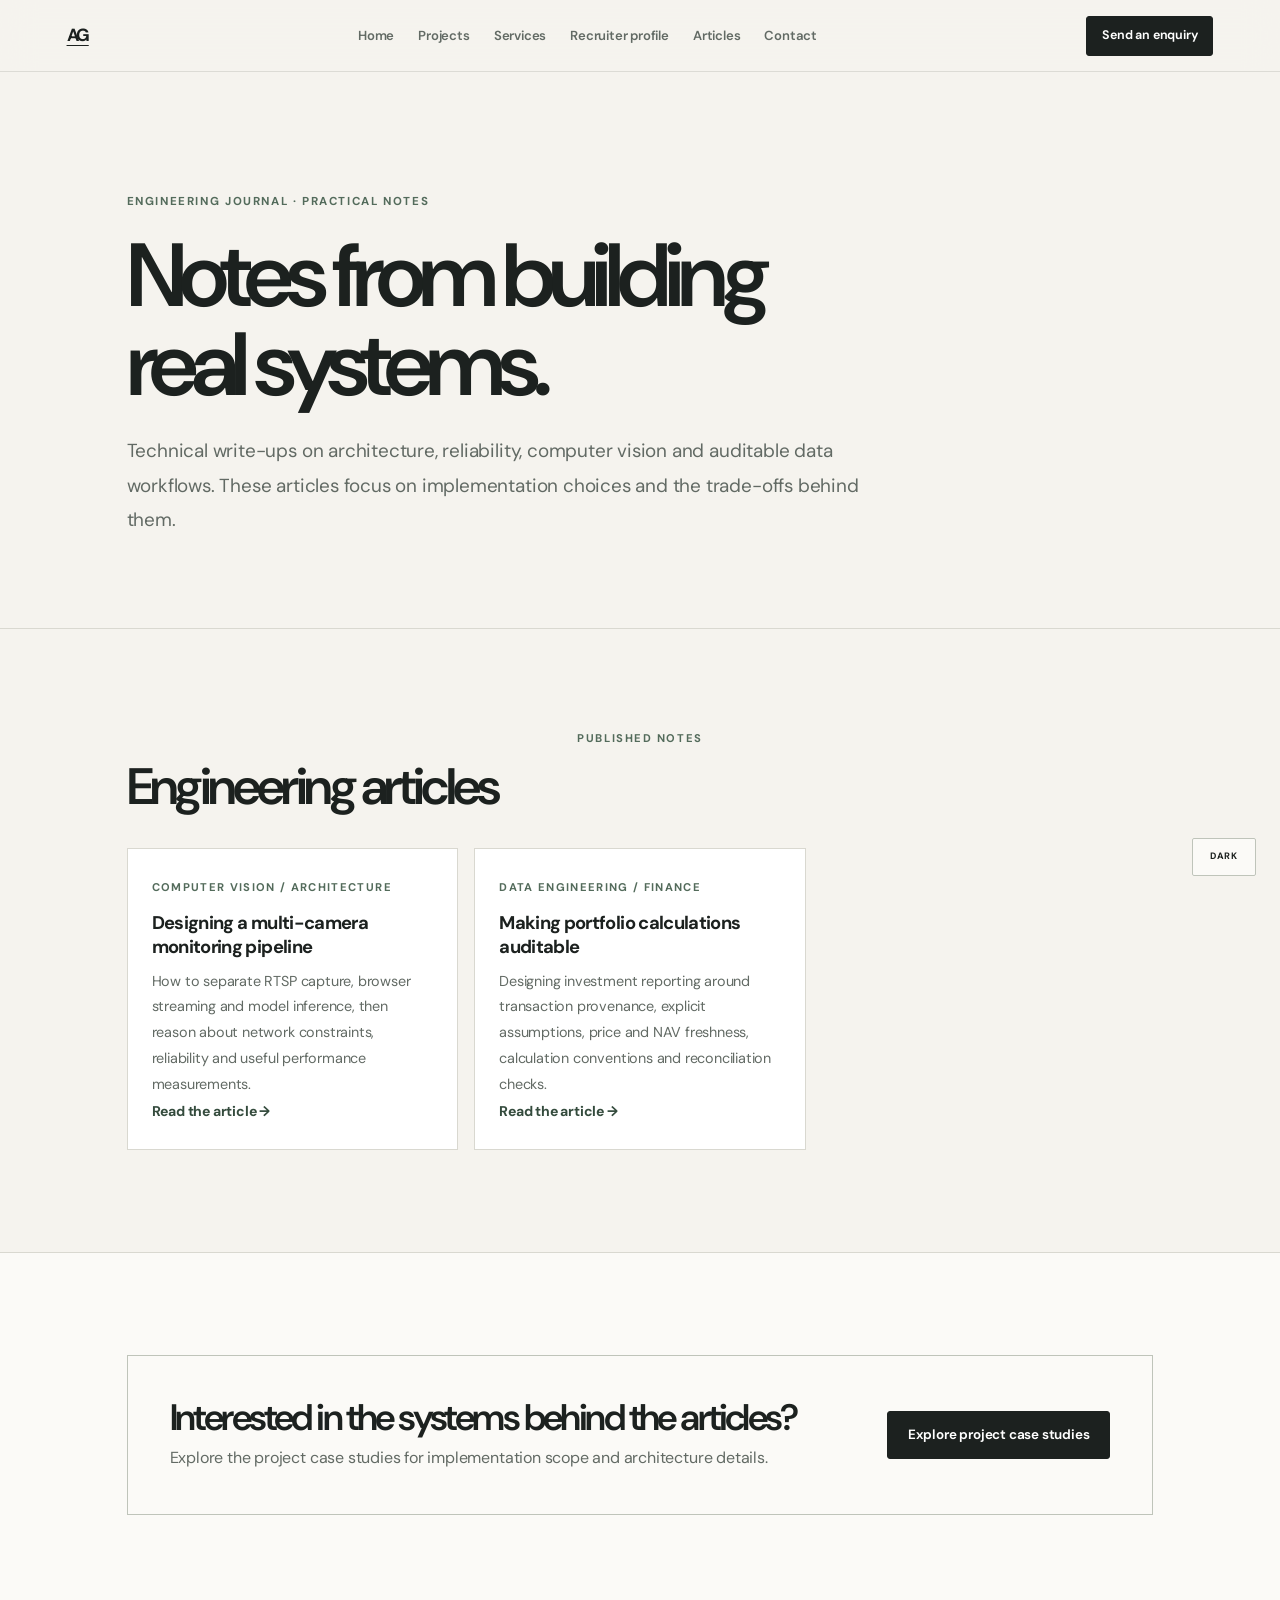
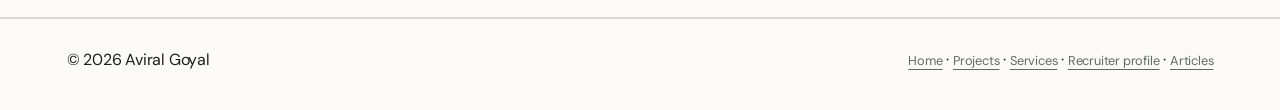
==== commit 1e822b23: "SEO" ====
--- a/articles/index.html
+++ b/articles/index.html
@@ -41,7 +41,7 @@
 <script>try { if (localStorage.getItem('theme') === 'dark') document.body.classList.add('dark'); } catch (e) {}</script>
 <a class="skip-link" href="#main-content">Skip to content</a>
 <nav class="audience-nav" aria-label="Primary navigation">
-  <a class="nav-logo" href="/">AG.</a>
+  <a class="nav-logo" href="/">AG</a>
   <div class="audience-nav-links">
     <a href="/">Home</a>
     <a href="/projects/">Projects</a>
@@ -95,6 +95,7 @@
 <span>© 2026 Aviral Goyal</span>
 <span><a href="/">Home</a> · <a href="/projects/">Projects</a> · <a href="/services/">Services</a> · <a href="/resume/">Recruiter profile</a> · <a href="/articles/">Articles</a></span>
 </div></footer>
+<a class="to-top" href="#main-content" aria-label="Back to top"><svg viewBox="0 0 24 24" width="18" height="18" fill="none" stroke="currentColor" stroke-width="2" stroke-linecap="round" stroke-linejoin="round"><path d="M12 19V5"/><path d="m5 12 7-7 7 7"/></svg></a>
 <button class="mode-toggle" id="modeToggle" type="button" aria-label="Switch to dark theme" aria-pressed="false">DARK</button>
 <script>
 const themeToggle=document.getElementById("modeToggle");
@@ -103,6 +104,8 @@
  themeToggle.textContent=isDark?"LIGHT":"DARK";
  themeToggle.setAttribute("aria-label",isDark?"Switch to light theme":"Switch to dark theme");
  themeToggle.setAttribute("aria-pressed",String(isDark));
+ const themeColorMeta=document.querySelector('meta[name="theme-color"]');
+ if(themeColorMeta)themeColorMeta.setAttribute("content",isDark?"#121714":"#f5f3ee");
 }
 themeToggle.addEventListener("click",()=>{
  document.body.classList.toggle("dark");
--- a/editorial.css
+++ b/editorial.css
@@ -7,7 +7,7 @@
   --surface-strong: #ffffff;
   --ink: #1c211f;
   --muted: #626a64;
-  --subtle: #858c85;
+  --subtle: #687068;
   --line: #d9d8d0;
   --line-strong: #bfc4ba;
   --accent: #536b5b;
@@ -39,7 +39,7 @@
   color:var(--ink); -webkit-text-fill-color:var(--ink); background:none;
   font:700 1.1rem/1 var(--sans); letter-spacing:-.08em;
 }
-.nav-logo::after { content:" /"; color:var(--accent); }
+.nav-logo::after { content:""; color:var(--accent); }
 .nav-links { gap:clamp(1rem,2.1vw,2rem); }
 .nav-links a {
   color:var(--muted); font-size:.82rem; font-weight:600; letter-spacing:.01em;
@@ -220,10 +220,15 @@
 }
 .project-card:hover { transform:none; border-color:var(--accent); }
 .project-img-wrap {
-  aspect-ratio:16/9; height:auto; overflow:hidden; background:var(--bg-soft);
+  position:relative; display:block; width:100%; min-width:0; min-height:0;
+  aspect-ratio:1200/630; height:auto; overflow:hidden; background:var(--bg-soft);
   border:1px solid var(--line); border-bottom:0;
 }
-.project-preview { transition:transform .55s cubic-bezier(.2,.7,.2,1); }
+.project-preview {
+  position:absolute; inset:0; display:block; width:100%; height:100%; max-width:100%;
+  object-fit:contain; object-position:center;
+  transition:transform .55s cubic-bezier(.2,.7,.2,1);
+}
 .project-card:hover .project-preview { transform:scale(1.025); }
 .project-body { padding:19px 0 0; }
 .project-title { color:var(--ink); font:600 1.35rem/1.2 var(--sans); letter-spacing:-.045em; }
@@ -414,3 +419,26 @@
 /* Defer rendering of below-the-fold homepage sections where supported. */
 .service-detail-link { margin-top: 20px; }
 .service-detail-link a { color: var(--accent-strong); font-size: .86rem; font-weight: 650; }
+
+/* Print: ink-friendly document — remap to light tokens, drop navigation and floating controls. */
+@media print {
+  :root, body.dark {
+    --bg: #fff; --bg-soft: #fff; --surface: #fff; --surface-strong: #fff;
+    --ink: #000; --muted: #333; --subtle: #555; --line: #bbb; --line-strong: #999;
+    --accent: #333; --accent-strong: #000; --accent-wash: #eee;
+  }
+  body { background: #fff !important; color: #000 !important; }
+  nav, .audience-nav, .mode-toggle, .to-top, .skip-link, .menu-toggle, .contact-copy { display: none !important; }
+  a { color: #000 !important; }
+  .btn-primary, .nav-cta, .form-submit, .audience-nav-cta {
+    background: #fff !important; color: #000 !important; border: 1px solid #000 !important; box-shadow: none !important;
+  }
+  section, .audience-section, .audience-hero, .home-section {
+    background: #fff !important; border: 0 !important; padding-block: 10px !important;
+  }
+  .audience-card, .audience-project, .contact-form,
+  .home-pathway-card, .home-work-card, .audience-step {
+    border-color: #bbb !important; box-shadow: none !important; break-inside: avoid;
+  }
+  .audience-hero-grid, .audience-split { break-inside: avoid; }
+}
--- a/audience-pages.css
+++ b/audience-pages.css
@@ -21,6 +21,8 @@
   font-size: .82rem;
   font-weight: 600;
   text-decoration: none;
+  /* Keep nav links an adequate tap target (WCAG 2.5.8) without altering the nav height. */
+  padding-block: 6px;
 }
 .audience-nav-links a:hover,
 .audience-nav-links a[aria-current="page"] { color: var(--ink); }
@@ -238,14 +240,21 @@
 .audience-project:hover { border-color: var(--accent); }
 .audience-profile {
   display: grid;
-  grid-template-columns: 150px minmax(0, 1fr);
-  gap: 28px;
-  align-items: center;
+  /* Stack the portrait above its caption: the hero's narrow right column never
+     leaves room for a readable caption beside a 230px portrait, which previously
+     squeezed the caption to a ~70px one-word-per-line strip and overflowed the
+     page at 768-1024px. */
+  grid-template-columns: minmax(0, 1fr);
+  justify-items: start;
+  gap: clamp(16px, 2.5vw, 22px);
+  align-items: start;
   margin: 28px 0 0;
 }
 .audience-profile img {
   display: block;
-  width: 150px;
+  width: 230px !important;
+  height: 287.5px !important;
+  max-width: 100%;
   aspect-ratio: 4 / 5;
   object-fit: cover;
   object-position: center 35%;
@@ -276,8 +285,57 @@
 .audience-footer a:hover { color: var(--ink); }
 .service-detail-link { margin-top: 20px; }
 .service-detail-link a { color: var(--accent-strong); font-size: .86rem; font-weight: 650; }
+/* Contact method icons: on-brand accent glyphs that adapt to light/dark via currentColor. */
+.contact-icon { color: var(--accent-strong); }
+.contact-icon svg { display: block; width: 18px; height: 18px; }
+
+/* Back-to-top control: sits above the theme toggle, reveals after scrolling. */
+.to-top {
+  position: fixed; right: 24px; bottom: 72px; z-index: 1000;
+  display: inline-flex; align-items: center; justify-content: center;
+  width: 38px; height: 38px; border-radius: 2px;
+  border: 1px solid var(--line-strong); background: var(--surface); color: var(--ink);
+  text-decoration: none; box-shadow: 0 8px 22px rgba(0, 0, 0, .1);
+}
+.to-top:hover { border-color: var(--accent); color: var(--ink); }
+.to-top svg { display: block; }
+.to-top:focus-visible { outline: 2px solid var(--accent); outline-offset: 3px; }
+@media (max-width: 680px) { .to-top { bottom: 66px; } }
+@supports (animation-timeline: scroll()) {
+  .to-top {
+    opacity: 0; visibility: hidden;
+    animation: to-top-reveal both;
+    animation-timeline: scroll(root);
+    animation-range: 300px 340px;
+  }
+  @keyframes to-top-reveal { to { opacity: 1; visibility: visible; } }
+}
+
+/* Copy-to-clipboard control on the contact email/phone rows. */
+.contact-card-row { position: relative; }
+.contact-card-row > .contact-card { padding-right: 88px; }
+.contact-copy {
+  position: absolute; top: 50%; right: 0; transform: translateY(-50%);
+  display: inline-flex; align-items: center; gap: 6px;
+  min-height: 34px; padding: 7px 11px;
+  border: 1px solid var(--line-strong); border-radius: 2px;
+  background: var(--surface); color: var(--muted);
+  font: 650 .72rem/1 var(--sans); white-space: nowrap; cursor: pointer;
+  transition: color .15s ease, border-color .15s ease;
+}
+.contact-copy:hover { color: var(--ink); border-color: var(--accent); }
+.contact-copy:focus-visible { outline: 2px solid var(--accent); outline-offset: 3px; }
+.contact-copy svg { display: block; }
+.contact-copy[data-copied="true"] { color: var(--accent-strong); border-color: var(--accent); }
 @media (max-width: 900px) {
   .audience-grid, .audience-projects { grid-template-columns: repeat(2, minmax(0, 1fr)); }
+  .audience-profile {
+    gap: 18px;
+  }
+  .audience-profile img {
+    width: 190px !important;
+    height: 237.5px !important;
+  }
 }
 @media (max-width: 760px) {
   .audience-nav { flex-wrap: wrap; justify-content: space-between; gap: 12px 18px; }
@@ -293,8 +351,11 @@
   .audience-nav-links a { font-size: .75rem; }
   .audience-actions { flex-direction: column; }
   .audience-actions a { width: 100%; }
-  .audience-profile { grid-template-columns: 88px minmax(0, 1fr); gap: 16px; }
-  .audience-profile img { width: 88px; }
+  .audience-profile { gap: 14px; }
+  .audience-profile img {
+    width: 112px !important;
+    height: 140px !important;
+  }
 }
 @supports (content-visibility: auto) {
   #about, #skills, #services, #projects, #architecture, #notes, #feedback, #contact {
